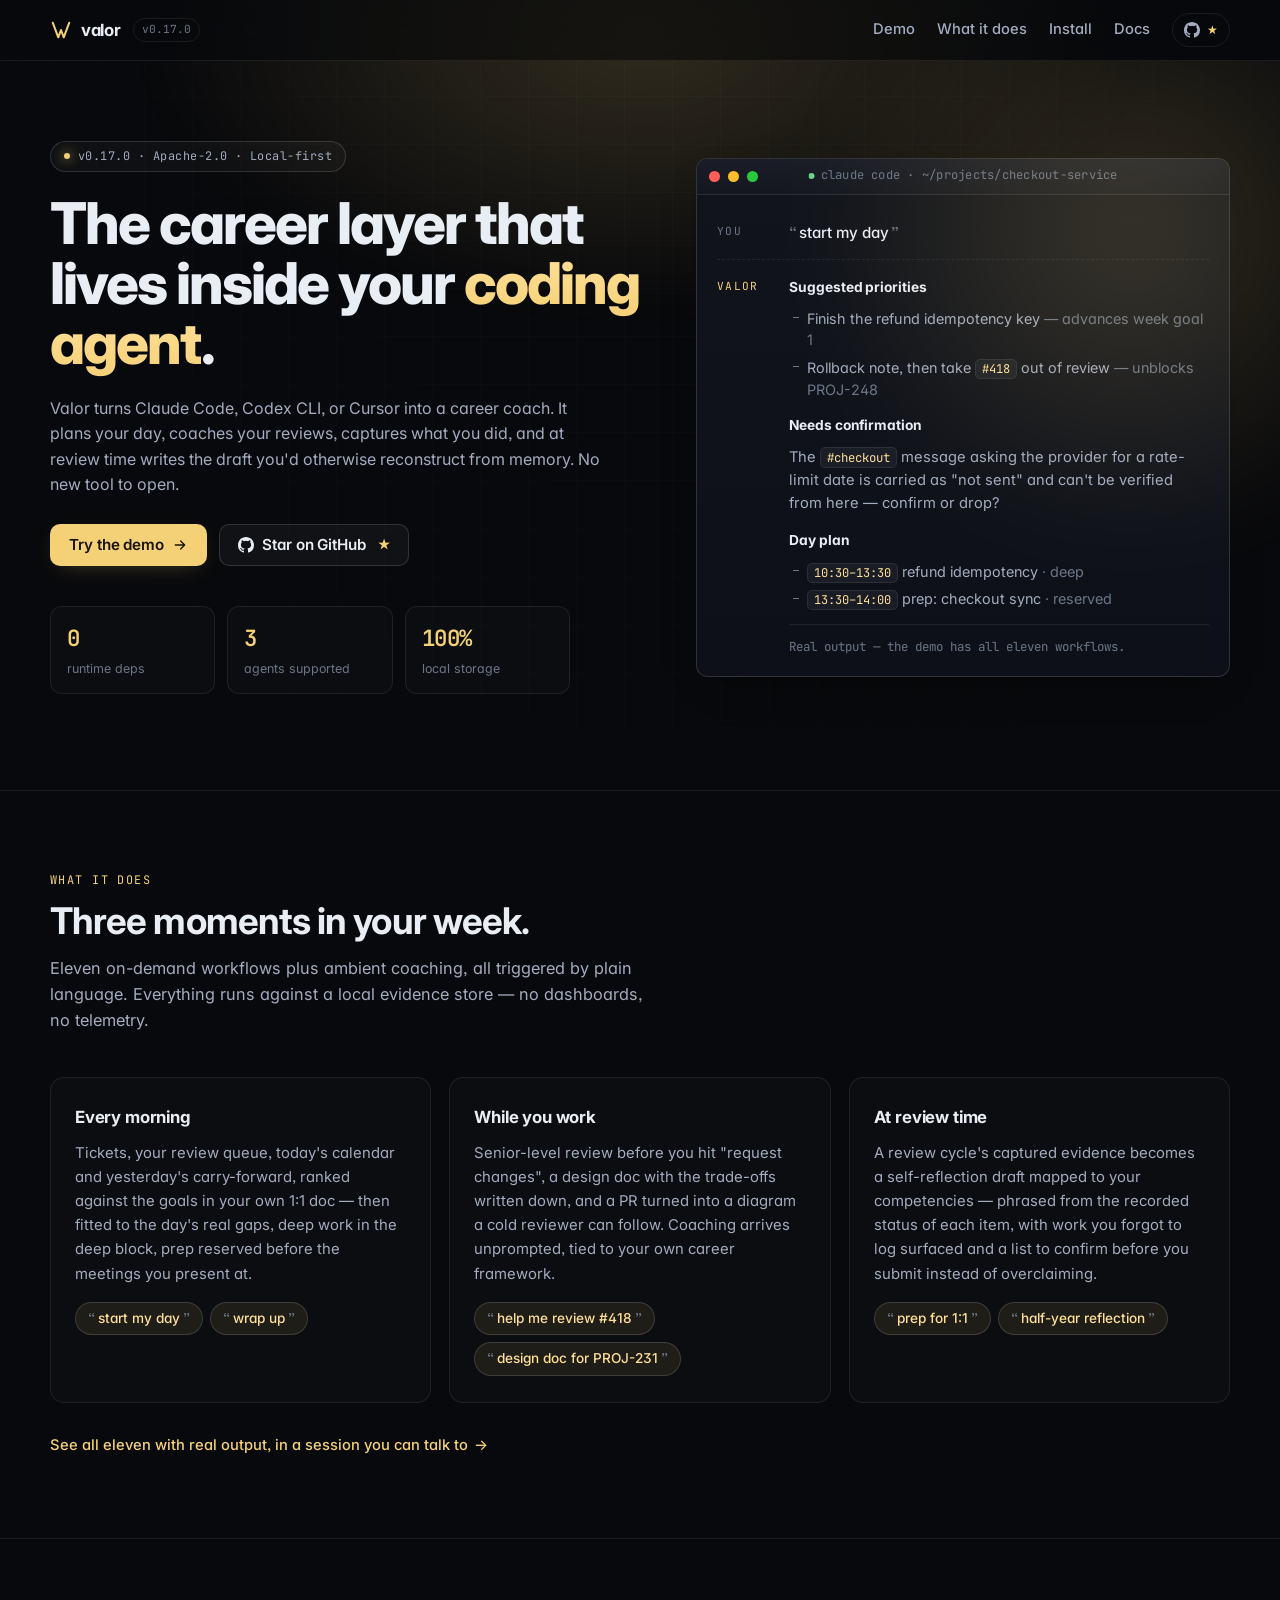
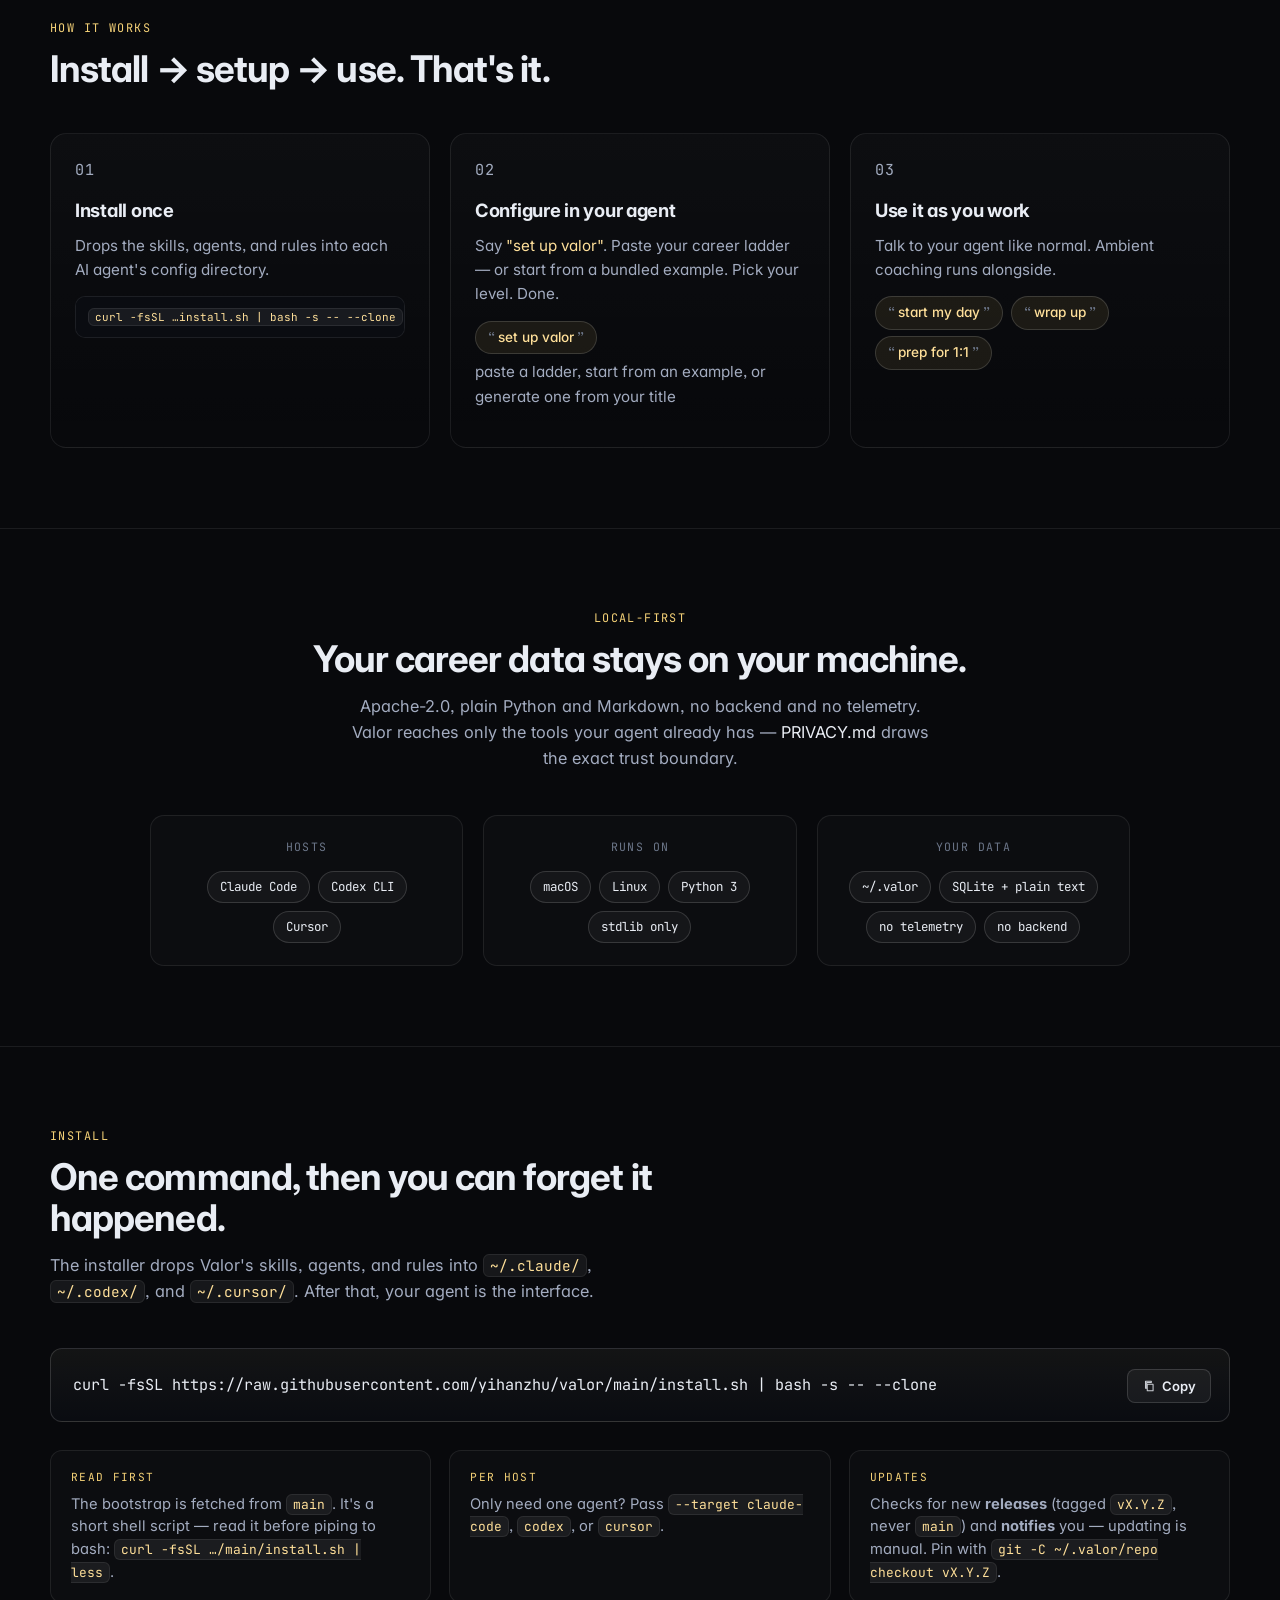
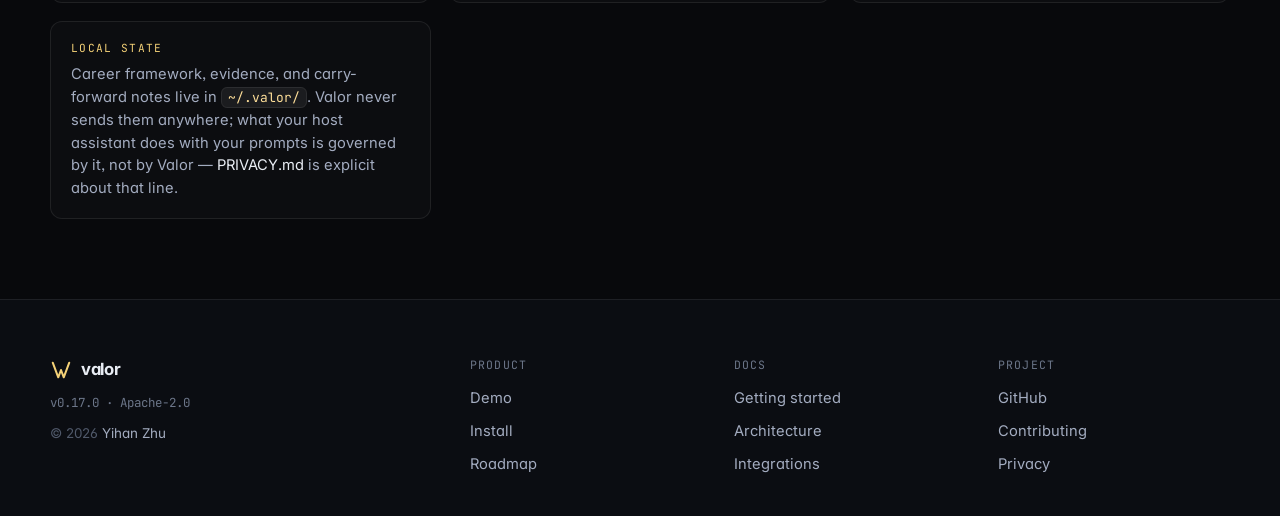
==== website/index.html @ 76accf8b "website: correct four inaccurate claims, and test the rest against their source Audited every factua" ====
<!doctype html>
<html lang="en">
  <head>
    <meta charset="utf-8">
    <meta name="viewport" content="width=device-width, initial-scale=1">
    <title>Valor — the career layer for developers</title>
    <meta name="description" content="Valor is a local-first career coach that lives inside Claude Code, Codex CLI, and Cursor. Capture evidence, get senior-level coaching, and grow without filling out another HR form.">
    <meta name="theme-color" content="#08090c">
    <link rel="canonical" href="https://valor.sh/">
    <link rel="icon" type="image/svg+xml" href="./favicon.svg">
    <link rel="apple-touch-icon" href="./favicon.svg">
    <link rel="manifest" href="./manifest.webmanifest">

    <meta property="og:type" content="website">
    <meta property="og:title" content="Valor — the career layer for developers">
    <meta property="og:description" content="Local-first career coach inside Claude Code, Codex CLI, and Cursor. Evidence, coaching, growth — no HR forms.">
    <meta property="og:url" content="https://valor.sh/">
    <meta property="og:site_name" content="Valor">
    <meta property="og:image" content="./og.svg">
    <meta property="og:image:width" content="1200">
    <meta property="og:image:height" content="630">
    <meta name="twitter:card" content="summary_large_image">
    <meta name="twitter:title" content="Valor — the career layer for developers">
    <meta name="twitter:description" content="Local-first career coach inside Claude Code, Codex CLI, and Cursor.">
    <meta name="twitter:image" content="./og.svg">

    <link rel="preconnect" href="https://fonts.googleapis.com">
    <link rel="preconnect" href="https://fonts.gstatic.com" crossorigin>
    <link rel="stylesheet" href="https://fonts.googleapis.com/css2?family=Inter:wght@400;500;600;700;800&family=JetBrains+Mono:wght@400;500;600&display=swap">
    <link rel="stylesheet" href="./styles.css">
  </head>
  <body>
    <a class="skip-link" href="#main">Skip to content</a>

    <header class="site-header" id="top">
      <div class="container header-row">
        <a class="brand" href="#top" aria-label="Valor home">
          <svg class="brand-mark" viewBox="0 0 24 24" aria-hidden="true">
            <path d="M3 4l6 16 3-8 3 8 6-16" fill="none" stroke="currentColor" stroke-width="2.2" stroke-linecap="round" stroke-linejoin="round"/>
          </svg>
          <span class="brand-text">valor</span>
          <span class="brand-version">v0.17.0</span>
        </a>
        <nav class="site-nav" aria-label="Primary">
          <a href="./demo.html">Demo</a>
          <a href="#does">What it does</a>
          <a href="#install">Install</a>
          <a href="https://github.com/yihanzhu/valor/blob/main/docs/getting-started.md" rel="noreferrer">Docs</a>
          <a class="nav-github" href="https://github.com/yihanzhu/valor" rel="noreferrer" aria-label="GitHub repository">
            <svg viewBox="0 0 16 16" aria-hidden="true" width="16" height="16"><path fill="currentColor" d="M8 0C3.58 0 0 3.58 0 8a8 8 0 005.47 7.59c.4.08.55-.17.55-.38 0-.19-.01-.82-.01-1.49-2.01.37-2.53-.49-2.69-.94-.09-.23-.48-.94-.82-1.13-.28-.15-.68-.52-.01-.53.63-.01 1.08.58 1.23.82.72 1.21 1.87.87 2.33.66.07-.52.28-.87.51-1.07-1.78-.2-3.64-.89-3.64-3.95 0-.87.31-1.59.82-2.15-.08-.2-.36-1.02.08-2.12 0 0 .67-.21 2.2.82a7.42 7.42 0 014 0c1.53-1.04 2.2-.82 2.2-.82.44 1.1.16 1.92.08 2.12.51.56.82 1.27.82 2.15 0 3.07-1.87 3.75-3.65 3.95.29.25.54.73.54 1.48 0 1.07-.01 1.93-.01 2.2 0 .21.15.46.55.38A8.013 8.013 0 0016 8c0-4.42-3.58-8-8-8z"/></svg>
            <span id="gh-stars" class="nav-github-stars" aria-hidden="true">★</span>
          </a>
        </nav>
      </div>
    </header>

    <main id="main">
      <section class="hero">
        <div class="container hero-inner">
          <div class="hero-copy">
            <p class="kicker">
              <span class="kicker-dot" aria-hidden="true"></span>
              v0.17.0 · Apache-2.0 · Local-first
            </p>
            <h1 class="display">
              The career layer that lives inside your
              <span class="accent">coding agent</span>.
            </h1>
            <p class="lede">
              Valor turns Claude Code, Codex CLI, or Cursor into a career coach.
              It plans your day, coaches your reviews, captures what you did, and
              at review time writes the draft you'd otherwise reconstruct from
              memory. No new tool to open.
            </p>

            <div class="hero-actions">
              <a class="btn btn-primary" href="./demo.html">
                Try the demo
                <svg viewBox="0 0 24 24" width="16" height="16" aria-hidden="true"><path fill="none" stroke="currentColor" stroke-width="2" stroke-linecap="round" stroke-linejoin="round" d="M5 12h14M13 6l6 6-6 6"/></svg>
              </a>
              <a class="btn btn-ghost" href="https://github.com/yihanzhu/valor" rel="noreferrer">
                <svg viewBox="0 0 16 16" width="16" height="16" aria-hidden="true"><path fill="currentColor" d="M8 0C3.58 0 0 3.58 0 8a8 8 0 005.47 7.59c.4.08.55-.17.55-.38 0-.19-.01-.82-.01-1.49-2.01.37-2.53-.49-2.69-.94-.09-.23-.48-.94-.82-1.13-.28-.15-.68-.52-.01-.53.63-.01 1.08.58 1.23.82.72 1.21 1.87.87 2.33.66.07-.52.28-.87.51-1.07-1.78-.2-3.64-.89-3.64-3.95 0-.87.31-1.59.82-2.15-.08-.2-.36-1.02.08-2.12 0 0 .67-.21 2.2.82a7.42 7.42 0 014 0c1.53-1.04 2.2-.82 2.2-.82.44 1.1.16 1.92.08 2.12.51.56.82 1.27.82 2.15 0 3.07-1.87 3.75-3.65 3.95.29.25.54.73.54 1.48 0 1.07-.01 1.93-.01 2.2 0 .21.15.46.55.38A8.013 8.013 0 0016 8c0-4.42-3.58-8-8-8z"/></svg>
                <span>Star on GitHub</span>
                <span class="btn-stars" id="gh-stars-btn" aria-hidden="true">★</span>
              </a>
            </div>

            <ul class="hero-meta" aria-label="Quick facts">
              <li><span class="meta-num">0</span><span class="meta-label">runtime deps</span></li>
              <li><span class="meta-num">3</span><span class="meta-label">agents supported</span></li>
              <li><span class="meta-num">100%</span><span class="meta-label">local storage</span></li>
            </ul>
          </div>

          <aside class="hero-side" aria-hidden="true">
            <div class="chat chat-side">
              <div class="chat-head">
                <span class="tl tl-r"></span><span class="tl tl-y"></span><span class="tl tl-g"></span>
                <span class="chat-title"><span class="dot"></span>claude code · ~/projects/checkout-service</span>
              </div>
              <div class="chat-body">
                <div class="chat-user">
                  <span class="chat-role">You</span>
                  <span class="chat-msg">start my day</span>
                </div>
                <div class="chat-agent">
                  <span class="chat-role chat-role-agent">Valor</span>
                  <div class="chat-out">
                    <h4>Suggested priorities</h4>
                    <ul>
                      <li>Finish the refund idempotency key <span style="color:var(--text-dim)">— advances week goal 1</span></li>
                      <li>Rollback note, then take <code>#418</code> out of review <span style="color:var(--text-dim)">— unblocks PROJ-248</span></li>
                    </ul>

                    <h4>Needs confirmation</h4>
                    <p>The <code>#checkout</code> message asking the provider for a rate-limit date is carried as "not sent" and can't be verified from here — confirm or drop?</p>

                    <h4>Day plan</h4>
                    <ul>
                      <li><code>10:30–13:30</code> refund idempotency <span style="color:var(--text-dim)">· deep</span></li>
                      <li><code>13:30–14:00</code> prep: checkout sync <span style="color:var(--text-dim)">· reserved</span></li>
                    </ul>

                    <p class="footnote">Real output — the demo has all eleven workflows.</p>
                  </div>
                </div>
              </div>
            </div>
          </aside>
        </div>
        <div class="hero-glow" aria-hidden="true"></div>
      </section>

      <section class="band" id="does" aria-labelledby="does-h">
        <div class="container">
          <header class="band-head">
            <p class="eyebrow">What it does</p>
            <h2 id="does-h">Three moments in your week.</h2>
            <p class="band-lede">
              Eleven on-demand workflows plus ambient coaching, all triggered by
              plain language. Everything runs against a local evidence store —
              no dashboards, no telemetry.
            </p>
          </header>

          <div class="does-grid">
            <div class="does-card">
              <h3>Every morning</h3>
              <p>
                Tickets, your review queue, today's calendar and yesterday's
                carry-forward, ranked against the goals in your own 1:1 doc — then
                fitted to the day's real gaps, deep work in the deep block, prep
                reserved before the meetings you present at.
              </p>
              <div class="does-phrases">
                <span class="rail-phrase-pill">start my day</span>
                <span class="rail-phrase-pill">wrap up</span>
              </div>
            </div>

            <div class="does-card">
              <h3>While you work</h3>
              <p>
                Senior-level review before you hit "request changes", a design doc
                with the trade-offs written down, and a PR turned into a diagram a
                cold reviewer can follow. Coaching arrives unprompted, tied to your
                own career framework.
              </p>
              <div class="does-phrases">
                <span class="rail-phrase-pill">help me review #418</span>
                <span class="rail-phrase-pill">design doc for PROJ-231</span>
              </div>
            </div>

            <div class="does-card">
              <h3>At review time</h3>
              <p>
                A review cycle's captured evidence becomes a self-reflection draft
                mapped to your competencies — phrased from the recorded status of
                each item, with work you forgot to log surfaced and a list to
                confirm before you submit instead of overclaiming.
              </p>
              <div class="does-phrases">
                <span class="rail-phrase-pill">prep for 1:1</span>
                <span class="rail-phrase-pill">half-year reflection</span>
              </div>
            </div>
          </div>

          <p class="band-lede" style="margin-top:28px">
            <a class="link-arrow" href="./demo.html">See all eleven with real output, in a session you can talk to <span aria-hidden="true">→</span></a>
          </p>
        </div>
      </section>

      <section class="band band-workflow" id="workflow" aria-labelledby="workflow-h">
        <div class="container">
          <header class="band-head">
            <p class="eyebrow">How it works</p>
            <h2 id="workflow-h">Install → setup → use. That's it.</h2>
          </header>

          <ol class="rail">
            <li class="rail-step">
              <p class="rail-num">01</p>
              <h3>Install once</h3>
              <p>Drops the skills, agents, and rules into each AI agent's config directory.</p>
              <div class="rail-install">
                <code>curl -fsSL …install.sh | bash -s -- --clone</code>
              </div>
            </li>
            <li class="rail-step">
              <p class="rail-num">02</p>
              <h3>Configure in your agent</h3>
              <p>Say <em>"set up valor"</em>. Paste your career ladder — or start from a bundled example. Pick your level. Done.</p>
              <div class="rail-slash">
                <span class="rail-phrase-pill">set up valor</span>
                <p class="rail-slash-note">paste a ladder, start from an example, or generate one from your title</p>
              </div>
            </li>
            <li class="rail-step">
              <p class="rail-num">03</p>
              <h3>Use it as you work</h3>
              <p>Talk to your agent like normal. Ambient coaching runs alongside.</p>
              <div class="rail-slash">
                <span class="rail-phrase-pill">start my day</span>
                <span class="rail-phrase-pill">wrap up</span>
                <span class="rail-phrase-pill">prep for 1:1</span>
              </div>
            </li>
          </ol>
        </div>
      </section>

      <section class="band" aria-labelledby="local-h">
        <div class="container">
          <header class="band-head band-head-center">
            <p class="eyebrow">Local-first</p>
            <h2 id="local-h">Your career data stays on your machine.</h2>
            <p class="band-lede">
              Apache-2.0, plain Python and Markdown, no backend and no telemetry.
              Valor reaches only the tools your agent already has —
              <a href="https://github.com/yihanzhu/valor/blob/main/PRIVACY.md" rel="noreferrer">PRIVACY.md</a>
              draws the exact trust boundary.
            </p>
          </header>

          <div class="compat-grid">
            <div class="compat-group">
              <p class="compat-label">Hosts</p>
              <div class="badges">
                <span class="chip">Claude Code</span>
                <span class="chip">Codex CLI</span>
                <span class="chip">Cursor</span>
              </div>
            </div>
            <div class="compat-group">
              <p class="compat-label">Runs on</p>
              <div class="badges">
                <span class="chip">macOS</span>
                <span class="chip">Linux</span>
                <span class="chip">Python 3</span>
                <span class="chip">stdlib only</span>
              </div>
            </div>
            <div class="compat-group">
              <p class="compat-label">Your data</p>
              <div class="badges">
                <span class="chip">~/.valor</span>
                <span class="chip">SQLite + plain text</span>
                <span class="chip">no telemetry</span>
                <span class="chip">no backend</span>
              </div>
            </div>
          </div>
        </div>
      </section>

      <section class="band band-setup" id="install" aria-labelledby="setup-h">
        <div class="container">
          <header class="band-head">
            <p class="eyebrow">Install</p>
            <h2 id="setup-h">One command, then you can forget it happened.</h2>
            <p class="band-lede">
              The installer drops Valor's skills, agents, and rules into
              <code>~/.claude/</code>, <code>~/.codex/</code>, and
              <code>~/.cursor/</code>. After that, your agent is the interface.
            </p>
          </header>

          <div class="install-card install-card-lg" data-install="setup">
            <code class="install-cmd" data-install-source>curl -fsSL https://raw.githubusercontent.com/yihanzhu/valor/main/install.sh | bash -s -- --clone</code>
            <button class="install-copy" type="button" data-copy-install="setup" aria-label="Copy install command">
              <svg viewBox="0 0 24 24" width="14" height="14" aria-hidden="true"><path fill="none" stroke="currentColor" stroke-width="1.8" stroke-linecap="round" stroke-linejoin="round" d="M9 9h10v11H9zM6 4h10v2H8v10H6z"/></svg>
              <span class="install-copy-label">Copy</span>
            </button>
          </div>

          <ul class="setup-notes">
            <li>
              <span class="setup-note-label">Read first</span>
              The bootstrap is fetched from <code>main</code>. It's a short shell
              script — read it before piping to bash:
              <code>curl -fsSL …/main/install.sh | less</code>.
            </li>
            <li>
              <span class="setup-note-label">Per host</span>
              Only need one agent? Pass <code>--target claude-code</code>,
              <code>codex</code>, or <code>cursor</code>.
            </li>
            <li>
              <span class="setup-note-label">Updates</span>
              Checks for new <strong>releases</strong> (tagged <code>vX.Y.Z</code>,
              never <code>main</code>) and <strong>notifies</strong> you — updating
              is manual. Pin with
              <code>git -C ~/.valor/repo checkout vX.Y.Z</code>.
            </li>
            <li>
              <span class="setup-note-label">Local state</span>
              Career framework, evidence, and carry-forward notes live in
              <code>~/.valor/</code>. Valor never sends them anywhere; what your
              host assistant does with your prompts is governed by it, not by
              Valor — <a href="https://github.com/yihanzhu/valor/blob/main/PRIVACY.md" rel="noreferrer">PRIVACY.md</a>
              is explicit about that line.
            </li>
          </ul>
        </div>
      </section>
    </main>

    <footer class="site-footer">
      <div class="container footer-row">
        <div class="footer-brand">
          <span class="brand">
            <svg class="brand-mark" viewBox="0 0 24 24" aria-hidden="true"><path d="M3 4l6 16 3-8 3 8 6-16" fill="none" stroke="currentColor" stroke-width="2.2" stroke-linecap="round" stroke-linejoin="round"/></svg>
            <span class="brand-text">valor</span>
          </span>
          <p class="footer-version">v0.17.0 · Apache-2.0</p>
          <p class="footer-copy">© <span id="year">2026</span> <a href="https://yihanzhu.com" rel="noreferrer">Yihan Zhu</a></p>
        </div>
        <div class="footer-cols">
          <div class="footer-col">
            <p class="footer-head">Product</p>
            <a href="./demo.html">Demo</a>
            <a href="#install">Install</a>
            <a href="https://github.com/yihanzhu/valor/blob/main/ROADMAP.md" rel="noreferrer">Roadmap</a>
          </div>
          <div class="footer-col">
            <p class="footer-head">Docs</p>
            <a href="https://github.com/yihanzhu/valor/blob/main/docs/getting-started.md" rel="noreferrer">Getting started</a>
            <a href="https://github.com/yihanzhu/valor/blob/main/docs/architecture.md" rel="noreferrer">Architecture</a>
            <a href="https://github.com/yihanzhu/valor/blob/main/docs/integrations.md" rel="noreferrer">Integrations</a>
          </div>
          <div class="footer-col">
            <p class="footer-head">Project</p>
            <a href="https://github.com/yihanzhu/valor" rel="noreferrer">GitHub</a>
            <a href="https://github.com/yihanzhu/valor/blob/main/CONTRIBUTING.md" rel="noreferrer">Contributing</a>
            <a href="https://github.com/yihanzhu/valor/blob/main/PRIVACY.md" rel="noreferrer">Privacy</a>
          </div>
        </div>
      </div>
    </footer>

    <script>
      document.querySelectorAll("[data-copy-install]").forEach((btn) => {
        btn.addEventListener("click", async () => {
          const card = document.querySelector(`[data-install="${btn.dataset.copyInstall}"]`);
          const source = card && card.querySelector("[data-install-source]");
          if (!source) return;
          const label = btn.querySelector(".install-copy-label");
          const original = label ? label.textContent : null;
          try {
            await navigator.clipboard.writeText(source.innerText.trim());
            btn.classList.add("is-copied");
            if (label) label.textContent = "Copied";
          } catch {
            btn.classList.add("is-failed");
            if (label) label.textContent = "Failed";
          }
          setTimeout(() => {
            btn.classList.remove("is-copied", "is-failed");
            if (label && original) label.textContent = original;
          }, 1600);
        });
      });

      document.getElementById("year").textContent = new Date().getFullYear();

      // Star count, best-effort and quiet on failure.
      (async () => {
        try {
          const r = await fetch("https://api.github.com/repos/yihanzhu/valor", { headers: { Accept: "application/vnd.github+json" } });
          if (!r.ok) return;
          const data = await r.json();
          if (typeof data.stargazers_count !== "number") return;
          const fmt = (n) => (n >= 1000 ? (n / 1000).toFixed(1) + "k" : String(n));
          const header = document.getElementById("gh-stars");
          if (header) header.textContent = "★ " + fmt(data.stargazers_count);
          const btn = document.getElementById("gh-stars-btn");
          if (btn) btn.textContent = fmt(data.stargazers_count);
        } catch {}
      })();
    </script>
  </body>
</html>
---- website/styles.css ----
/* ============================================================
   Valor — design tokens
   ============================================================ */
:root {
  /* surfaces */
  --bg:           #08090c;
  --bg-2:         #0b0d12;
  --surface:      #11141b;
  --surface-2:    #161a23;
  --code-bg:      #0a0c11;
  --code-bg-2:    #0d1019;
  --line:         rgba(255, 255, 255, 0.08);
  --line-2:       rgba(255, 255, 255, 0.14);
  --line-strong:  rgba(255, 255, 255, 0.22);

  /* type */
  --text:         #e9edf4;
  --text-soft:    #a3acc0;
  --text-dim:     #6c7689;
  --text-faint:   #50596a;

  /* accent — keeps Valor's existing gold, brightened a touch */
  --accent:        #f4d177;
  --accent-bright: #ffe09a;
  --accent-dim:    #c89c4c;
  --accent-glow:   rgba(244, 209, 119, 0.32);

  /* secondary */
  --azure:        #7ab2ff;
  --azure-dim:    #2d4a7d;

  /* semantic */
  --ok:           #6ad48c;
  --warn:         #f0c674;
  --err:          #ff6b6b;

  /* layout */
  --radius-sm: 8px;
  --radius:    14px;
  --radius-lg: 20px;
  --radius-xl: 28px;
  --container: 1180px;
  --shadow-lg: 0 30px 60px -20px rgba(0, 0, 0, 0.55), 0 12px 28px -12px rgba(0, 0, 0, 0.45);

  /* fonts */
  --font-sans: "Inter", system-ui, -apple-system, "Segoe UI", Roboto, "Helvetica Neue", sans-serif;
  --font-mono: "JetBrains Mono", ui-monospace, "SF Mono", Menlo, Consolas, monospace;
}

* { box-sizing: border-box; }

html {
  scroll-behavior: smooth;
  -webkit-text-size-adjust: 100%;
}

body {
  margin: 0;
  background: var(--bg);
  color: var(--text);
  font-family: var(--font-sans);
  font-size: 16px;
  line-height: 1.6;
  font-feature-settings: "cv11", "ss01", "ss03";
  -webkit-font-smoothing: antialiased;
  text-rendering: optimizeLegibility;
}

html { overflow-x: hidden; }

/* faint grid + radial glow on the page */
body::before {
  content: "";
  position: fixed;
  inset: 0;
  pointer-events: none;
  z-index: 0;
  background:
    linear-gradient(rgba(255, 255, 255, 0.022) 1px, transparent 1px),
    linear-gradient(90deg, rgba(255, 255, 255, 0.022) 1px, transparent 1px);
  background-size: 48px 48px;
  mask-image: radial-gradient(ellipse at 50% 0%, rgba(0,0,0,0.9) 0%, rgba(0,0,0,0.45) 55%, transparent 90%);
}
body::after {
  content: "";
  position: fixed;
  top: -260px;
  left: 50%;
  transform: translateX(-50%);
  width: 1100px;
  height: 600px;
  pointer-events: none;
  z-index: 0;
  background: radial-gradient(ellipse at center, var(--accent-glow), transparent 65%);
  filter: blur(20px);
  opacity: 0.55;
}

main, header, footer, section { position: relative; z-index: 1; }

a { color: var(--text); text-decoration: none; }
a:hover { color: var(--accent-bright); }

code, pre, kbd, samp {
  font-family: var(--font-mono);
  font-feature-settings: "calt" 0;
}

p code, li code {
  padding: 1px 6px;
  border-radius: 6px;
  background: rgba(255, 255, 255, 0.06);
  border: 1px solid var(--line);
  font-size: 0.88em;
  color: var(--accent-bright);
}

em { font-style: normal; color: var(--accent-bright); }

.container {
  width: min(100% - 40px, var(--container));
  margin: 0 auto;
}

.skip-link {
  position: absolute;
  left: -9999px;
  top: 0;
}
.skip-link:focus { left: 16px; top: 16px; background: var(--surface); padding: 8px 12px; border-radius: 8px; z-index: 100; }

/* ============================================================
   Header — glassmorphic sticky
   ============================================================ */
.site-header {
  position: sticky;
  top: 0;
  z-index: 50;
  background: rgba(8, 9, 12, 0.62);
  backdrop-filter: saturate(140%) blur(14px);
  -webkit-backdrop-filter: saturate(140%) blur(14px);
  border-bottom: 1px solid var(--line);
}
.header-row {
  display: flex;
  align-items: center;
  justify-content: space-between;
  height: 60px;
  gap: 16px;
}
.brand {
  display: inline-flex;
  align-items: center;
  gap: 9px;
  color: var(--text);
}
.brand-mark {
  width: 22px;
  height: 22px;
  color: var(--accent);
  flex-shrink: 0;
}
.brand-text {
  font-weight: 700;
  font-size: 1.05rem;
  letter-spacing: -0.02em;
}
.brand-version {
  font-family: var(--font-mono);
  font-size: 0.7rem;
  color: var(--text-dim);
  padding: 2px 8px;
  border: 1px solid var(--line);
  border-radius: 999px;
  margin-left: 4px;
}
.site-nav {
  display: flex;
  align-items: center;
  gap: 22px;
}
.site-nav a {
  font-size: 0.92rem;
  color: var(--text-soft);
  font-weight: 500;
}
.site-nav a:hover { color: var(--text); }
.nav-github {
  display: inline-flex;
  align-items: center;
  gap: 7px;
  padding: 6px 11px;
  border: 1px solid var(--line);
  border-radius: 999px;
  color: var(--text-soft);
}
.nav-github:hover { color: var(--text); border-color: var(--line-2); background: rgba(255,255,255,0.03); }
.nav-github-stars {
  font-family: var(--font-mono);
  font-size: 0.78rem;
  color: var(--accent);
}

/* ============================================================
   Buttons
   ============================================================ */
.btn {
  display: inline-flex;
  align-items: center;
  gap: 8px;
  height: 42px;
  padding: 0 18px;
  border-radius: 10px;
  font-weight: 600;
  font-size: 0.95rem;
  letter-spacing: -0.005em;
  transition: transform 120ms ease, background 120ms ease, border-color 120ms ease, box-shadow 120ms ease;
  border: 1px solid transparent;
  cursor: pointer;
}
.btn:hover { transform: translateY(-1px); }
.btn:active { transform: translateY(0); }

.btn-primary {
  background: var(--accent);
  color: #1a1306;
  box-shadow: 0 6px 24px -10px var(--accent-glow);
}
.btn-primary:hover { background: var(--accent-bright); color: #1a1306; box-shadow: 0 10px 30px -8px var(--accent-glow); }

.btn-ghost {
  background: rgba(255, 255, 255, 0.04);
  color: var(--text);
  border-color: var(--line-2);
}
.btn-ghost:hover { background: rgba(255, 255, 255, 0.07); border-color: var(--line-strong); color: var(--text); }
.btn-stars {
  margin-left: 4px;
  font-family: var(--font-mono);
  font-size: 0.82rem;
  color: var(--accent);
}

/* ============================================================
   Hero
   ============================================================ */
.hero {
  padding: 80px 0 96px;
  overflow: hidden;
}
.hero-inner {
  display: grid;
  grid-template-columns: minmax(0, 1.05fr) minmax(0, 0.95fr);
  gap: 56px;
  align-items: center;
}
.hero-copy { display: flex; flex-direction: column; gap: 22px; min-width: 0; }

.kicker {
  display: inline-flex;
  align-items: center;
  gap: 8px;
  align-self: flex-start;
  margin: 0;
  padding: 5px 13px;
  border: 1px solid var(--line-2);
  border-radius: 999px;
  background: rgba(255, 255, 255, 0.03);
  color: var(--text-soft);
  font-family: var(--font-mono);
  font-size: 0.74rem;
  letter-spacing: 0.04em;
}
.kicker-dot {
  width: 6px;
  height: 6px;
  border-radius: 999px;
  background: var(--accent);
  box-shadow: 0 0 12px var(--accent);
}

.display {
  margin: 0;
  font-family: var(--font-sans);
  font-weight: 800;
  font-size: clamp(2.1rem, 5.4vw, 3.6rem);
  line-height: 1.04;
  letter-spacing: -0.035em;
  color: var(--text);
}
.display .accent {
  color: var(--accent);
  background: linear-gradient(180deg, var(--accent-bright), var(--accent));
  -webkit-background-clip: text;
  background-clip: text;
  -webkit-text-fill-color: transparent;
}

.lede {
  margin: 0;
  font-size: clamp(1rem, 1.1vw, 1.15rem);
  line-height: 1.6;
  color: var(--text-soft);
  max-width: 56ch;
}

.hero-install {
  grid-column: 1 / -1;
  margin-top: 8px;
}

.hero-actions {
  display: flex;
  flex-wrap: wrap;
  gap: 12px;
  margin-top: 4px;
}

.hero-meta {
  list-style: none;
  padding: 0;
  margin: 18px 0 0;
  display: grid;
  grid-template-columns: repeat(3, 1fr);
  gap: 12px;
  max-width: 520px;
}
.hero-meta li {
  display: flex;
  flex-direction: column;
  gap: 2px;
  padding: 14px 16px;
  border: 1px solid var(--line);
  border-radius: 12px;
  background: rgba(255,255,255,0.02);
}
.meta-num {
  font-family: var(--font-mono);
  font-weight: 600;
  font-size: 1.4rem;
  color: var(--accent);
  letter-spacing: -0.02em;
}
.meta-label {
  font-size: 0.78rem;
  color: var(--text-dim);
}

.hero-side { min-width: 0; }
.term-side { box-shadow: var(--shadow-lg); }
.term-side .term-body { max-height: 460px; }

.hero-glow {
  position: absolute;
  top: -180px;
  right: -200px;
  width: 700px;
  height: 700px;
  pointer-events: none;
  background: radial-gradient(circle, var(--accent-glow), transparent 65%);
  filter: blur(40px);
  opacity: 0.55;
  z-index: 0;
}

/* ============================================================
   Terminal frame component
   ============================================================ */
.term {
  position: relative;
  border: 1px solid var(--line-2);
  border-radius: 12px;
  background: var(--code-bg);
  overflow: hidden;
  box-shadow: 0 10px 30px -16px rgba(0,0,0,0.6);
}
.term-head {
  display: flex;
  align-items: center;
  gap: 8px;
  height: 36px;
  padding: 0 12px;
  background: linear-gradient(180deg, #1a1d27, #14171f);
  border-bottom: 1px solid var(--line);
  position: relative;
}
.tl {
  width: 11px;
  height: 11px;
  border-radius: 999px;
  flex-shrink: 0;
}
.tl-r { background: #ff5f56; }
.tl-y { background: #ffbd2e; }
.tl-g { background: #27c93f; }
.term-title {
  position: absolute;
  left: 50%;
  transform: translateX(-50%);
  font-family: var(--font-mono);
  font-size: 0.78rem;
  color: var(--text-dim);
  letter-spacing: 0.02em;
  white-space: nowrap;
  max-width: 60%;
  overflow: hidden;
  text-overflow: ellipsis;
}
.term-copy {
  position: relative;
  z-index: 1;
  margin-left: auto;
  display: inline-flex;
  align-items: center;
  gap: 5px;
  height: 24px;
  padding: 0 9px;
  border: 1px solid var(--line);
  border-radius: 6px;
  background: rgba(255, 255, 255, 0.04);
  color: var(--text-soft);
  font-family: var(--font-mono);
  font-size: 0.72rem;
  cursor: pointer;
  transition: background 120ms ease, color 120ms ease, border-color 120ms ease;
}
.term-copy:hover { background: rgba(255,255,255,0.08); color: var(--text); border-color: var(--line-2); }
.term-copy.is-copied { color: var(--ok); border-color: rgba(106, 212, 140, 0.4); }
.term-copy.is-failed { color: var(--err); border-color: rgba(255, 107, 107, 0.4); }
.term-copy svg { opacity: 0.7; }

.term-body {
  margin: 0;
  padding: 18px 20px;
  font-family: var(--font-mono);
  font-size: 0.86rem;
  line-height: 1.65;
  color: var(--text);
  background:
    radial-gradient(circle at 0% 0%, rgba(244, 209, 119, 0.04), transparent 40%),
    var(--code-bg);
  overflow-x: auto;
  white-space: pre;
  scrollbar-width: thin;
  scrollbar-color: var(--line-2) transparent;
}
.term-body::-webkit-scrollbar { height: 6px; }
.term-body::-webkit-scrollbar-thumb { background: var(--line-2); border-radius: 999px; }

.term-compact .term-body { padding: 14px 18px; font-size: 0.88rem; white-space: pre-wrap; word-break: break-word; }

/* ============================================================
   Install card — minimal, non-CLI-feeling install snippet.
   Used for one-time setup commands. No mac chrome, no $ prompt.
   ============================================================ */
.install-label {
  margin: 0 0 8px;
  font-family: var(--font-mono);
  text-transform: uppercase;
  letter-spacing: 0.12em;
  font-size: 0.7rem;
  color: var(--text-dim);
}
.install-card {
  display: flex;
  align-items: center;
  gap: 14px;
  padding: 12px 12px 12px 18px;
  border: 1px solid var(--line-2);
  border-radius: 12px;
  background:
    linear-gradient(180deg, rgba(244, 209, 119, 0.04), rgba(244, 209, 119, 0)),
    var(--code-bg);
  min-width: 0;
  max-width: 100%;
}
.install-card .install-cmd {
  display: block;
  flex: 1 1 auto;
  min-width: 0;
  margin: 0;
  padding: 4px 0;
  font-family: var(--font-mono);
  font-size: 0.92rem;
  line-height: 1.55;
  color: var(--text);
  white-space: nowrap;
  overflow-x: auto;
  scrollbar-width: thin;
  scrollbar-color: var(--line-2) transparent;
}
.install-card .install-cmd::-webkit-scrollbar { height: 4px; }
.install-card .install-cmd::-webkit-scrollbar-thumb { background: var(--line-2); border-radius: 999px; }
.install-card-lg {
  padding: 18px 18px 18px 22px;
}
.install-card-lg .install-cmd { font-size: 0.95rem; }
.install-copy {
  flex-shrink: 0;
  display: inline-flex;
  align-items: center;
  gap: 6px;
  height: 34px;
  padding: 0 14px;
  margin-top: 2px;
  border: 1px solid var(--line-2);
  border-radius: 8px;
  background: rgba(255, 255, 255, 0.05);
  color: var(--text);
  font-family: var(--font-sans);
  font-size: 0.82rem;
  font-weight: 600;
  cursor: pointer;
  transition: background 120ms ease, color 120ms ease, border-color 120ms ease;
}
.install-copy:hover { background: var(--accent); color: #1a1306; border-color: var(--accent); }
.install-copy.is-copied { background: var(--ok); color: #0a1a10; border-color: var(--ok); }
.install-copy.is-failed { background: var(--err); color: #2a0a0a; border-color: var(--err); }
.install-copy svg { opacity: 0.85; }

.setup-notes {
  list-style: none;
  padding: 0;
  margin: 28px 0 0;
  display: grid;
  grid-template-columns: repeat(3, minmax(0, 1fr));
  gap: 18px;
}
.setup-notes li {
  padding: 18px 20px;
  border: 1px solid var(--line);
  border-radius: 12px;
  background: rgba(255, 255, 255, 0.02);
  color: var(--text-soft);
  font-size: 0.92rem;
  line-height: 1.55;
}
.setup-note-label {
  display: block;
  margin-bottom: 6px;
  font-family: var(--font-mono);
  text-transform: uppercase;
  letter-spacing: 0.12em;
  font-size: 0.7rem;
  color: var(--accent);
}

.rail-install {
  padding: 10px 12px;
  border: 1px solid var(--line);
  border-radius: 10px;
  background: var(--code-bg);
  font-family: var(--font-mono);
  font-size: 0.78rem;
  color: var(--text);
  overflow-x: auto;
  white-space: nowrap;
  scrollbar-width: thin;
  scrollbar-color: var(--line-2) transparent;
}
.rail-install::-webkit-scrollbar { height: 4px; }
.rail-install::-webkit-scrollbar-thumb { background: var(--line-2); border-radius: 999px; }

.cta-lede {
  margin: 0 0 28px;
  color: var(--text-soft);
  font-size: 1.02rem;
}
.cta-install { max-width: 680px; margin: 0 auto 28px; text-align: left; }

/* syntax tokens — pre-rendered, no runtime highlighter */
.term-body .prompt   { color: var(--accent); user-select: none; }
.term-body .cmd      { color: #ffffff; font-weight: 500; }
.term-body .flag     { color: var(--azure); }
.term-body .arg      { color: var(--text); }
.term-body .str      { color: #a0e0b0; }
.term-body .num      { color: var(--accent-bright); }
.term-body .op       { color: var(--text-dim); }
.term-body .comment  { color: var(--text-dim); font-style: italic; }
.term-body .out      { color: var(--text-soft); }
.term-body .out-key  { color: var(--text); font-weight: 600; }
.term-body .out-ok   { color: var(--ok); }
.term-body .out-warn { color: var(--warn); }
.term-body .out-err  { color: var(--err); }
.term-body .dim      { color: var(--text-dim); }
.term-body .bar      { color: var(--accent); letter-spacing: -0.06em; }
.term-body .accent-text { color: var(--accent-bright); }

/* ============================================================
   Chat frame — for in-agent conversation examples
   Same window chrome as .term, but the body renders as a
   chat thread (user message + agent reply in markdown style).
   ============================================================ */
.chat {
  position: relative;
  border: 1px solid var(--line-2);
  border-radius: 12px;
  background: linear-gradient(180deg, #11141b, #0d1019);
  overflow: hidden;
  box-shadow: 0 14px 36px -20px rgba(0,0,0,0.65);
}
.chat-head {
  display: flex;
  align-items: center;
  gap: 8px;
  height: 36px;
  padding: 0 12px;
  background: linear-gradient(180deg, #1a1d27, #14171f);
  border-bottom: 1px solid var(--line);
  position: relative;
}
.chat-title {
  position: absolute;
  left: 50%;
  transform: translateX(-50%);
  font-family: var(--font-mono);
  font-size: 0.76rem;
  color: var(--text-dim);
  letter-spacing: 0.02em;
  white-space: nowrap;
  max-width: 70%;
  overflow: hidden;
  text-overflow: ellipsis;
}
.chat-title .dot {
  display: inline-block;
  width: 6px;
  height: 6px;
  border-radius: 999px;
  background: var(--ok);
  margin-right: 6px;
  vertical-align: middle;
}
.chat-body {
  padding: 16px 20px 20px;
  font-family: var(--font-sans);
  font-size: 0.92rem;
  line-height: 1.6;
  color: var(--text);
}
.chat-user,
.chat-agent {
  display: grid;
  grid-template-columns: 60px minmax(0, 1fr);
  gap: 12px;
  align-items: flex-start;
}
.chat-user {
  padding: 10px 0 14px;
  border-bottom: 1px dashed var(--line);
}
.chat-agent {
  padding-top: 16px;
}
.chat-role {
  font-family: var(--font-mono);
  font-size: 0.7rem;
  text-transform: uppercase;
  letter-spacing: 0.12em;
  color: var(--text-dim);
  padding-top: 2px;
  user-select: none;
}
.chat-role-agent { color: var(--accent); }
.chat-msg {
  font-family: var(--font-sans);
  font-size: 0.95rem;
  font-weight: 500;
  color: var(--text);
}
.chat-msg::before {
  content: "“";
  color: var(--text-dim);
  margin-right: 2px;
}
.chat-msg::after {
  content: "”";
  color: var(--text-dim);
  margin-left: 2px;
}
.chat-out > * { margin: 0; }
.chat-out > * + * { margin-top: 10px; }
.chat-out h4 {
  font-family: var(--font-sans);
  font-size: 0.86rem;
  font-weight: 700;
  letter-spacing: -0.005em;
  color: var(--text);
  margin-top: 14px;
}
.chat-out h4:first-child { margin-top: 0; }
.chat-out p {
  color: var(--text-soft);
  font-size: 0.92rem;
  line-height: 1.55;
}
.chat-out ul {
  padding: 0;
  list-style: none;
  display: grid;
  gap: 6px;
}
.chat-out li {
  position: relative;
  padding-left: 18px;
  color: var(--text-soft);
  font-size: 0.9rem;
  line-height: 1.5;
}
.chat-out li::before {
  content: "";
  position: absolute;
  left: 4px;
  top: 0.65em;
  width: 6px;
  height: 1px;
  background: var(--text-dim);
}
.chat-out code {
  font-family: var(--font-mono);
  font-size: 0.84em;
  padding: 1px 6px;
  border-radius: 5px;
  background: rgba(255, 255, 255, 0.05);
  border: 1px solid var(--line);
  color: var(--accent-bright);
}
.chat-out .ok   { color: var(--ok); font-weight: 600; }
.chat-out .warn { color: var(--warn); font-weight: 600; }
.chat-out .err  { color: var(--err); font-weight: 600; }
.chat-out .accent-text { color: var(--accent-bright); font-style: italic; }
.chat-out .footnote {
  margin-top: 14px;
  padding-top: 12px;
  border-top: 1px solid var(--line);
  font-family: var(--font-mono);
  font-size: 0.78rem;
  color: var(--text-dim);
}

/* ============================================================
   Bands (sections)
   ============================================================ */
.band {
  padding: 80px 0;
  border-top: 1px solid var(--line);
}
.band:first-of-type { border-top: none; }

.band-head {
  margin: 0 0 44px;
  max-width: 720px;
}
.band-head-center {
  margin-left: auto;
  margin-right: auto;
  text-align: center;
}
.eyebrow {
  margin: 0 0 10px;
  font-family: var(--font-mono);
  text-transform: uppercase;
  letter-spacing: 0.12em;
  font-size: 0.74rem;
  color: var(--accent);
}
.band-head h2 {
  margin: 0;
  font-weight: 700;
  font-size: clamp(1.6rem, 3vw, 2.3rem);
  line-height: 1.12;
  letter-spacing: -0.025em;
  color: var(--text);
}
.band-lede {
  margin: 14px 0 0;
  color: var(--text-soft);
  font-size: 1.02rem;
  max-width: 60ch;
}
.band-head-center .band-lede { margin-left: auto; margin-right: auto; }

/* ============================================================
   Install tabs
   ============================================================ */
.tabs { max-width: 880px; }
.tab-buttons {
  display: inline-flex;
  flex-wrap: wrap;
  gap: 4px;
  padding: 4px;
  border: 1px solid var(--line);
  border-radius: 10px;
  background: rgba(255,255,255,0.02);
  margin-bottom: 16px;
}
.tab-btn {
  appearance: none;
  background: transparent;
  border: 0;
  padding: 8px 14px;
  border-radius: 7px;
  font-family: var(--font-sans);
  font-size: 0.88rem;
  font-weight: 500;
  color: var(--text-soft);
  cursor: pointer;
  transition: background 120ms ease, color 120ms ease;
}
.tab-btn:hover { color: var(--text); background: rgba(255,255,255,0.04); }
.tab-btn.is-active {
  color: #1a1306;
  background: var(--accent);
}
.tab-panel.is-active { display: block; }
.tab-note {
  margin: 14px 2px 0;
  color: var(--text-dim);
  font-size: 0.9rem;
}

/* ============================================================
   Feature rows
   ============================================================ */
.feature-row {
  display: grid;
  grid-template-columns: minmax(0, 0.85fr) minmax(0, 1fr);
  gap: 52px;
  align-items: center;
  padding: 28px 0;
}
.feature-row > * { min-width: 0; }
.feature-row + .feature-row { border-top: 1px solid var(--line); padding-top: 56px; margin-top: 28px; }
.feature-row-reverse .feature-copy { order: 2; }
.feature-row-reverse .term { order: 1; }

.feature-copy { min-width: 0; }
.feature-tag {
  margin: 0 0 12px;
  font-family: var(--font-mono);
  text-transform: uppercase;
  letter-spacing: 0.12em;
  font-size: 0.72rem;
  color: var(--accent);
}
.feature-copy h3 {
  margin: 0 0 14px;
  font-size: clamp(1.3rem, 2.1vw, 1.7rem);
  letter-spacing: -0.02em;
  line-height: 1.18;
  font-weight: 700;
}
.feature-copy p {
  margin: 0 0 16px;
  color: var(--text-soft);
  font-size: 1rem;
}
.link-arrow {
  display: inline-flex;
  align-items: center;
  gap: 6px;
  font-weight: 500;
  font-size: 0.92rem;
  color: var(--accent);
}
.link-arrow:hover { color: var(--accent-bright); }

/* ============================================================
   Workflow rail
   ============================================================ */
.rail {
  list-style: none;
  padding: 0;
  margin: 0;
  display: grid;
  grid-template-columns: repeat(3, minmax(0, 1fr));
  gap: 20px;
  counter-reset: rail;
}
.rail-step {
  position: relative;
  min-width: 0;
  padding: 24px;
  border: 1px solid var(--line);
  border-radius: 16px;
  background: linear-gradient(180deg, rgba(255,255,255,0.025), rgba(255,255,255,0));
}
.rail-num {
  margin: 0 0 12px;
  font-family: var(--font-mono);
  color: var(--accent);
  font-size: 0.78rem;
  letter-spacing: 0.08em;
}
.rail-step h3 {
  margin: 0 0 8px;
  font-size: 1.15rem;
  font-weight: 700;
  letter-spacing: -0.015em;
}
.rail-step p {
  margin: 0 0 14px;
  color: var(--text-soft);
  font-size: 0.95rem;
}
.rail-snippet {
  margin: 0;
  padding: 12px 14px;
  background: var(--code-bg-2);
  border: 1px solid var(--line);
  border-radius: 10px;
  font-size: 0.78rem;
  line-height: 1.55;
  overflow-x: auto;
  max-width: 100%;
  scrollbar-width: thin;
  scrollbar-color: var(--line-2) transparent;
}
.rail-snippet code { white-space: pre; }
.rail-snippet .prompt { color: var(--accent); }
.rail-snippet .cmd { color: #fff; }
.rail-snippet .flag { color: var(--azure); }
.rail-snippet .out { color: var(--text-dim); }

.rail-slash {
  display: flex;
  flex-wrap: wrap;
  gap: 6px 8px;
  align-items: center;
}
.rail-slash-pill {
  display: inline-flex;
  align-items: center;
  padding: 5px 11px;
  border: 1px solid var(--line-2);
  border-radius: 999px;
  background: rgba(244, 209, 119, 0.08);
  color: var(--accent-bright);
  font-family: var(--font-mono);
  font-size: 0.8rem;
}
.rail-slash-pill::before {
  content: "›";
  color: var(--text-dim);
  margin-right: 5px;
}
.rail-phrase-pill {
  display: inline-flex;
  align-items: center;
  padding: 5px 12px;
  border: 1px solid var(--line-2);
  border-radius: 999px;
  background: rgba(244, 209, 119, 0.08);
  color: var(--accent-bright);
  font-family: var(--font-sans);
  font-weight: 500;
  font-size: 0.85rem;
}
.rail-phrase-pill::before {
  content: "“";
  color: var(--text-dim);
  margin-right: 3px;
}
.rail-phrase-pill::after {
  content: "”";
  color: var(--text-dim);
  margin-left: 3px;
}
.rail-slash-note {
  flex-basis: 100%;
  margin: 4px 0 0;
  color: var(--text-dim);
  font-size: 0.82rem;
}
.rail-step .rail-num { white-space: nowrap; }

/* ============================================================
   Compatibility band
   ============================================================ */
.compat-grid {
  display: grid;
  grid-template-columns: repeat(3, minmax(0, 1fr));
  gap: 20px;
  max-width: 980px;
  margin: 0 auto;
}
.compat-group {
  padding: 22px;
  border: 1px solid var(--line);
  border-radius: 14px;
  background: rgba(255,255,255,0.02);
  text-align: center;
}
.compat-label {
  margin: 0 0 14px;
  font-family: var(--font-mono);
  text-transform: uppercase;
  letter-spacing: 0.12em;
  font-size: 0.72rem;
  color: var(--text-dim);
}
.badges {
  display: flex;
  justify-content: center;
  flex-wrap: wrap;
  gap: 8px;
}
.chip {
  display: inline-flex;
  align-items: center;
  padding: 5px 12px;
  border: 1px solid var(--line-2);
  border-radius: 999px;
  background: rgba(255,255,255,0.04);
  font-family: var(--font-mono);
  font-size: 0.78rem;
  color: var(--text);
}

/* ============================================================
   OSS band
   ============================================================ */
/* ============================================================
   What it does — three moment cards
   ============================================================ */
.does-grid {
  display: grid;
  grid-template-columns: repeat(3, minmax(0, 1fr));
  gap: 18px;
}
.does-card {
  padding: 26px 24px;
  border: 1px solid var(--line);
  border-radius: 14px;
  background: rgba(255, 255, 255, 0.02);
}
.does-card h3 {
  margin: 0 0 10px;
  font-size: 1.05rem;
  font-weight: 700;
  letter-spacing: -0.01em;
  color: var(--text);
}
.does-card p {
  margin: 0 0 16px;
  color: var(--text-soft);
  font-size: 0.93rem;
  line-height: 1.62;
}
.does-phrases { display: flex; flex-wrap: wrap; gap: 7px; }

.oss-grid {
  display: grid;
  grid-template-columns: repeat(4, minmax(0, 1fr));
  gap: 16px;
}
.oss-card {
  display: block;
  padding: 24px 20px;
  border: 1px solid var(--line);
  border-radius: 14px;
  background: rgba(255,255,255,0.025);
  text-align: center;
  transition: border-color 120ms ease, background 120ms ease, transform 120ms ease;
}
.oss-card:hover {
  border-color: var(--line-strong);
  background: rgba(255,255,255,0.05);
  transform: translateY(-2px);
}
.oss-num {
  margin: 0 0 6px;
  font-family: var(--font-mono);
  font-size: 1.5rem;
  font-weight: 600;
  color: var(--accent);
  letter-spacing: -0.02em;
}
.oss-label {
  margin: 0;
  font-size: 0.82rem;
  color: var(--text-dim);
  text-transform: uppercase;
  letter-spacing: 0.1em;
}

/* ============================================================
   Final CTA band
   ============================================================ */
.band-cta { padding: 96px 0; position: relative; overflow: hidden; }
.band-cta::before {
  content: "";
  position: absolute;
  inset: 0;
  background:
    radial-gradient(ellipse at 50% 0%, var(--accent-glow), transparent 55%);
  opacity: 0.4;
  pointer-events: none;
}
.cta-inner {
  max-width: 760px;
  margin: 0 auto;
  text-align: center;
  position: relative;
}
.cta-inner h2 {
  margin: 0 0 28px;
  font-size: clamp(1.7rem, 3.4vw, 2.5rem);
  line-height: 1.12;
  letter-spacing: -0.025em;
  font-weight: 700;
}
.cta-term { text-align: left; margin: 0 auto 28px; max-width: 640px; }
.cta-actions {
  display: flex;
  flex-wrap: wrap;
  gap: 12px;
  justify-content: center;
}

/* ============================================================
   Footer
   ============================================================ */
.site-footer {
  border-top: 1px solid var(--line);
  padding: 56px 0 40px;
  background: var(--bg-2);
}
.footer-row {
  display: grid;
  grid-template-columns: minmax(0, 1fr) minmax(0, 2fr);
  gap: 40px;
}
.footer-brand { display: flex; flex-direction: column; gap: 10px; }
.footer-brand .brand-text { font-size: 1.05rem; }
.footer-version {
  margin: 0;
  font-family: var(--font-mono);
  font-size: 0.78rem;
  color: var(--text-dim);
}
.footer-copy {
  margin: 0;
  font-size: 0.84rem;
  color: var(--text-faint);
}
.footer-copy a { color: var(--text-soft); }
.footer-copy a:hover { color: var(--accent); }

.footer-cols {
  display: grid;
  grid-template-columns: repeat(3, minmax(0, 1fr));
  gap: 32px;
}
.footer-col { display: flex; flex-direction: column; gap: 9px; }
.footer-head {
  margin: 0 0 4px;
  font-family: var(--font-mono);
  text-transform: uppercase;
  letter-spacing: 0.1em;
  font-size: 0.72rem;
  color: var(--text-dim);
}
.footer-col a {
  font-size: 0.92rem;
  color: var(--text-soft);
}
.footer-col a:hover { color: var(--text); }

/* ============================================================
   Responsive
   ============================================================ */
@media (max-width: 960px) {
  .hero { padding: 60px 0 72px; }
  .hero-inner {
    grid-template-columns: minmax(0, 1fr);
    gap: 36px;
  }
  .hero-side { order: 2; }
  .term-side .term-body { max-height: none; }

  .feature-row,
  .feature-row-reverse {
    grid-template-columns: 1fr;
    gap: 24px;
  }
  .feature-row-reverse .feature-copy,
  .feature-row-reverse .term { order: initial; }

  .rail { grid-template-columns: 1fr; }
  .does-grid { grid-template-columns: 1fr; }
  .compat-grid { grid-template-columns: 1fr; }
  .oss-grid { grid-template-columns: repeat(2, minmax(0, 1fr)); }
  .setup-notes { grid-template-columns: 1fr; }

  .footer-row { grid-template-columns: 1fr; gap: 32px; }
}

@media (max-width: 720px) {
  .container { width: min(100% - 28px, var(--container)); }

  .site-nav { gap: 14px; }
  .site-nav a:not(.nav-github) { display: none; }
  .brand-version { display: none; }

  .band { padding: 60px 0; }
  .band-head { margin-bottom: 32px; }
  .display { font-size: clamp(1.9rem, 9vw, 2.5rem); }

  .hero-meta {
    grid-template-columns: 1fr;
    gap: 8px;
  }
  .hero-meta li { padding: 10px 14px; flex-direction: row; align-items: baseline; gap: 10px; }
  .meta-num { font-size: 1.1rem; }

  .term-body { font-size: 0.78rem; padding: 14px 16px; }
  .term-compact .term-body { white-space: pre; overflow-x: auto; }
  .term-title { font-size: 0.7rem; max-width: 50%; }

  .hero-actions .btn { width: 100%; justify-content: center; }
  .btn { height: 44px; }

  .footer-cols { grid-template-columns: repeat(2, minmax(0, 1fr)); gap: 24px; }
}

@media (max-width: 460px) {
  .oss-grid { grid-template-columns: 1fr; }
  .term-title { display: none; }
  .footer-cols { grid-template-columns: 1fr; }
}

@media (prefers-reduced-motion: reduce) {
  html { scroll-behavior: auto; }
  .btn { transition: none; }
}
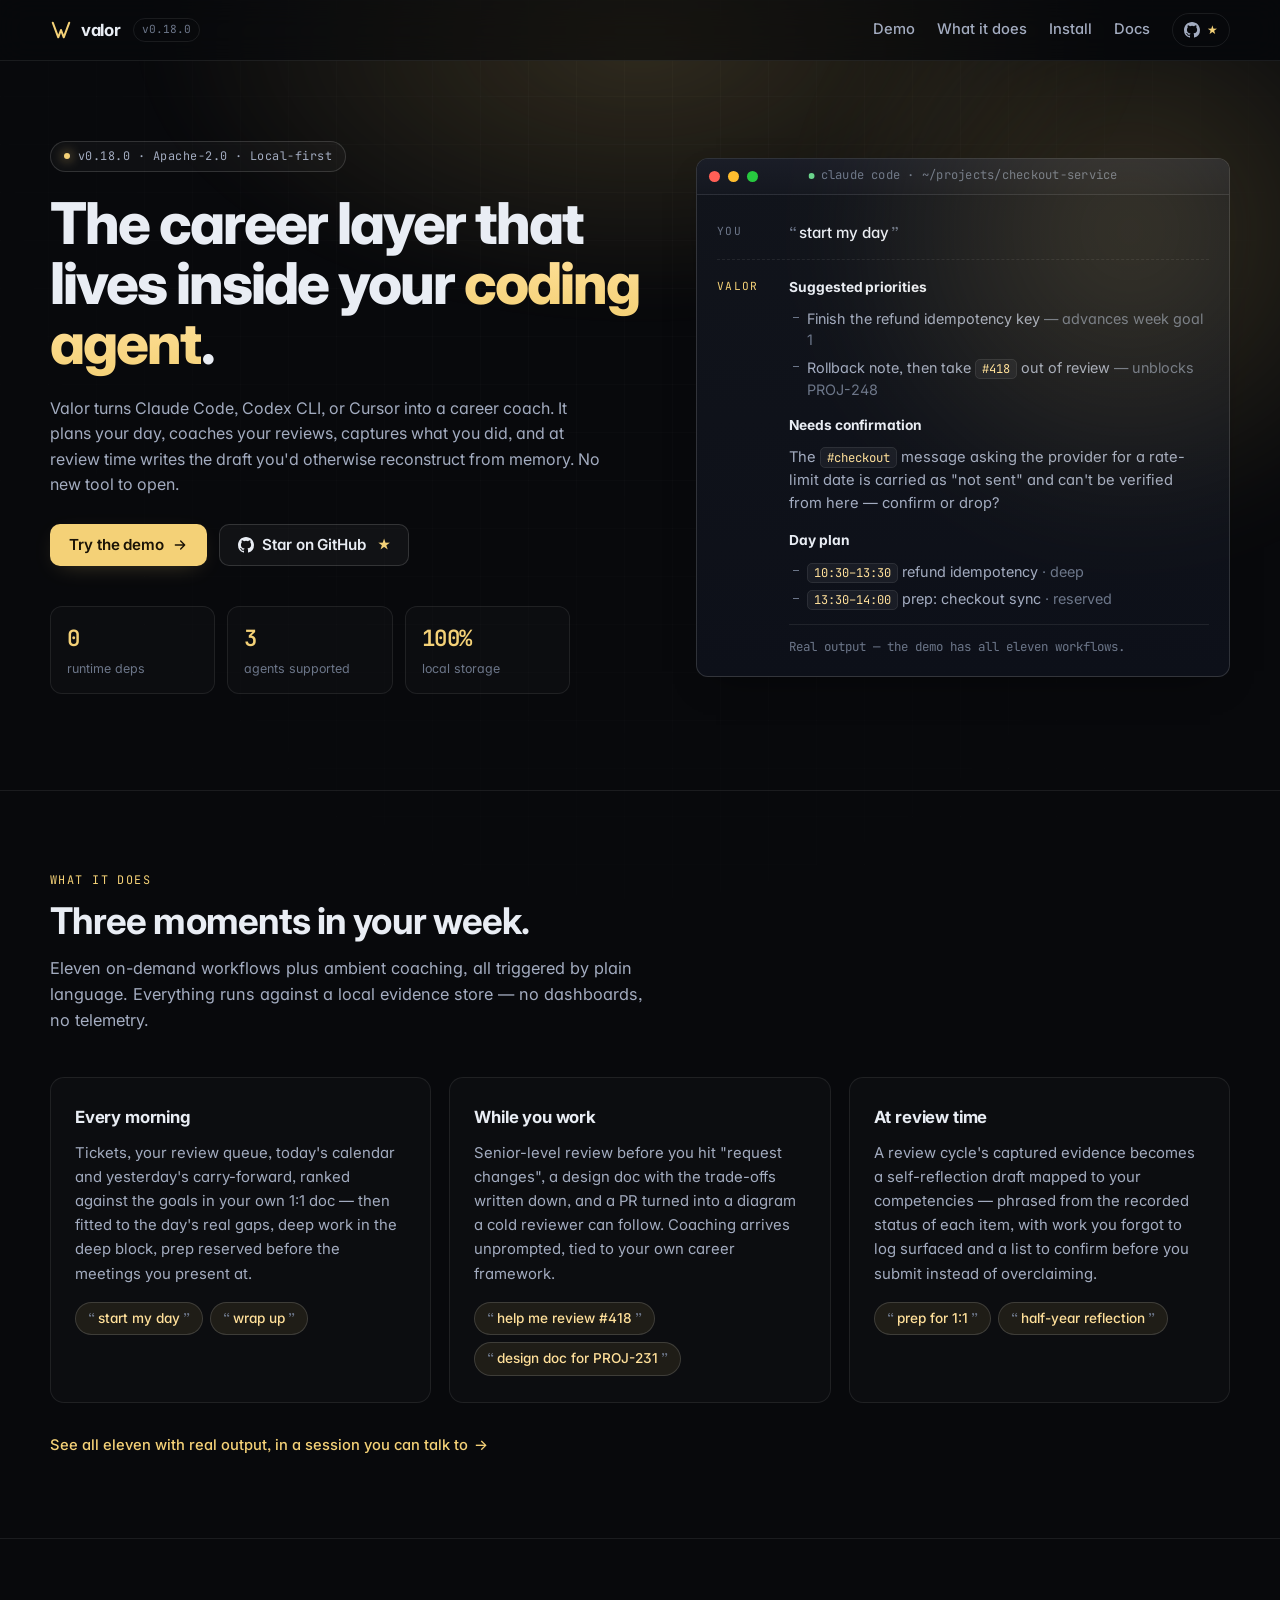
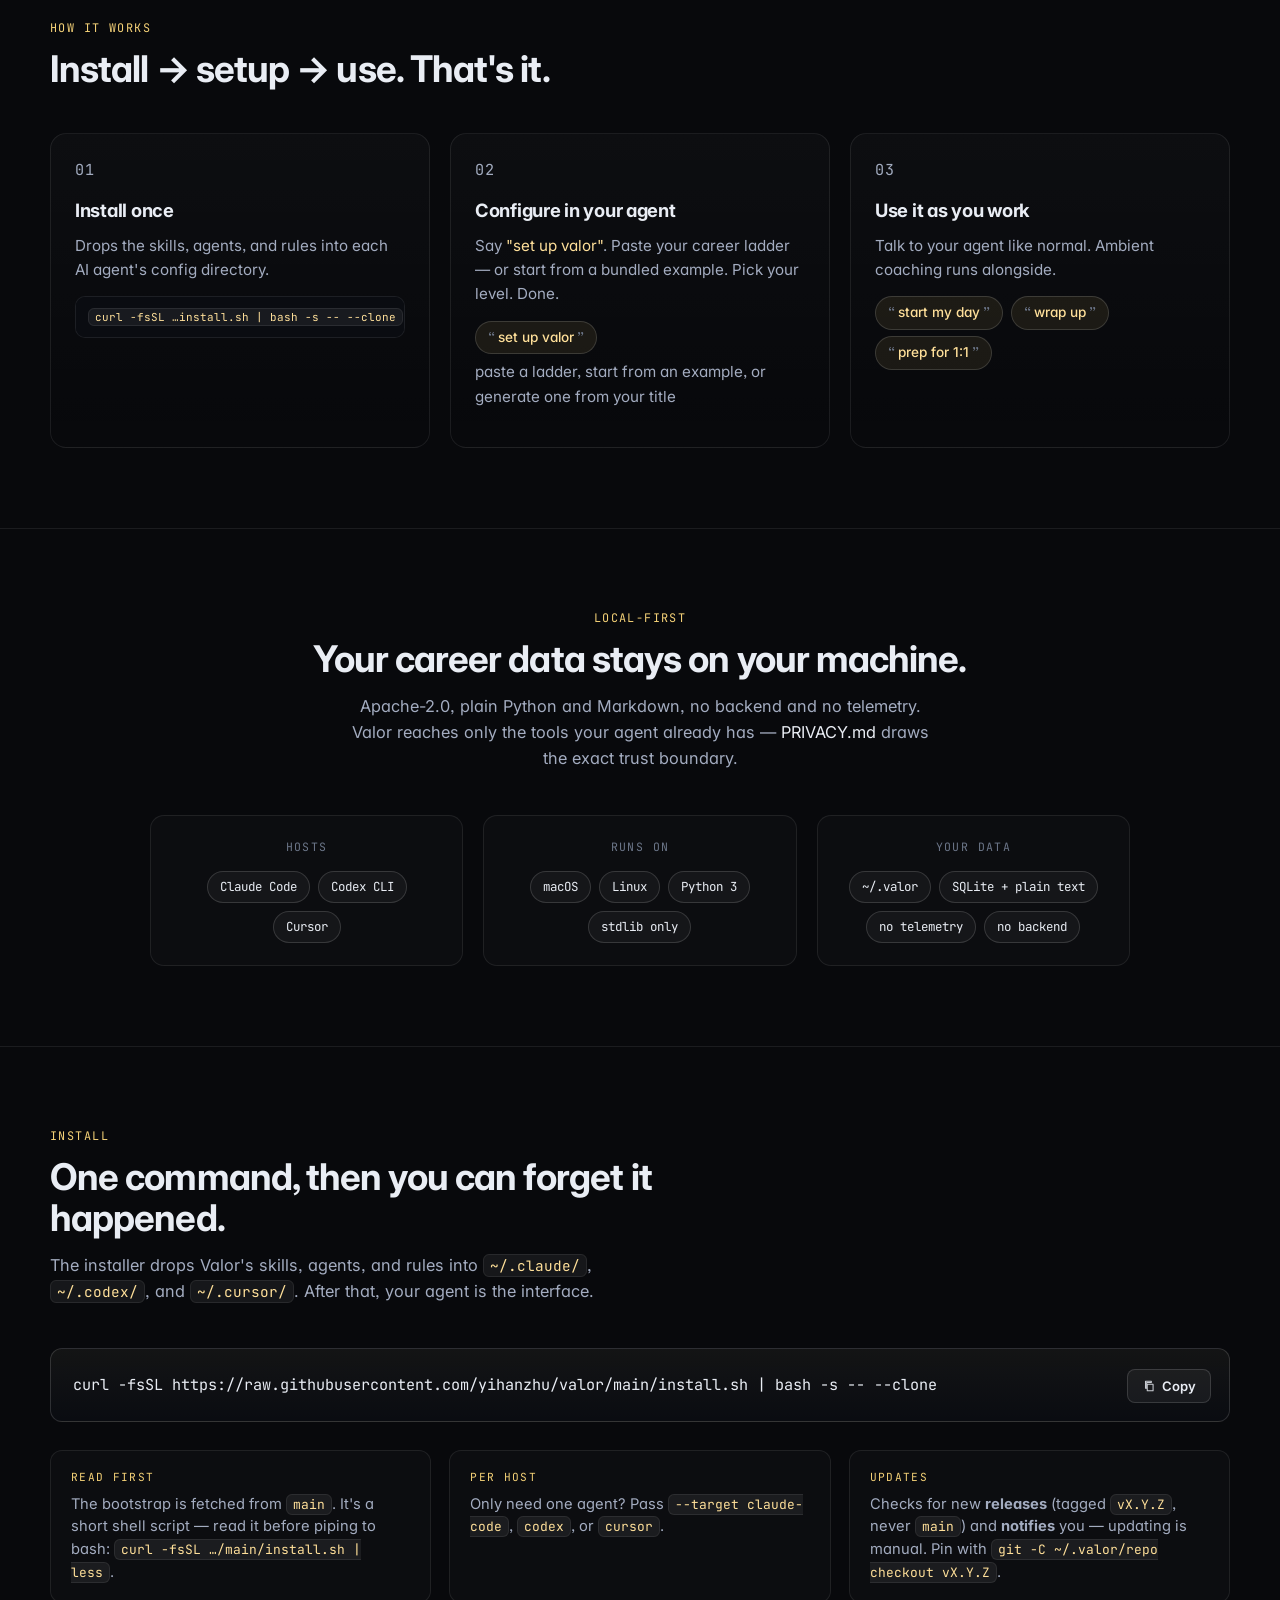
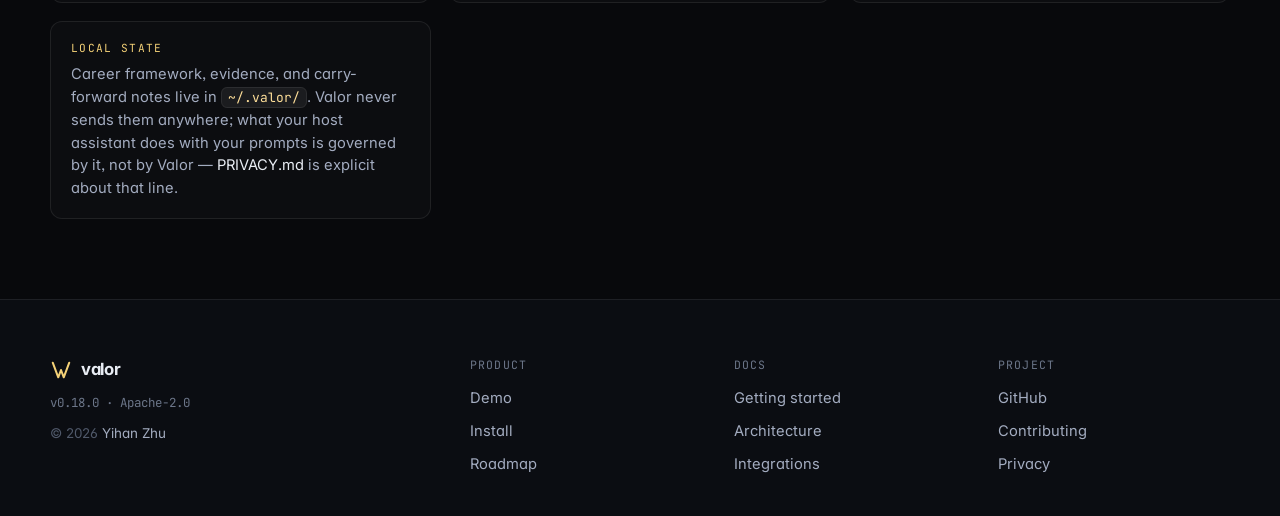
==== commit 0518a496: "chore: release 0.18.0 Co-Authored-By: Claude Opus 5.5 <noreply@anthropic.com>" ====
--- a/website/index.html
+++ b/website/index.html
@@ -39,7 +39,7 @@
             <path d="M3 4l6 16 3-8 3 8 6-16" fill="none" stroke="currentColor" stroke-width="2.2" stroke-linecap="round" stroke-linejoin="round"/>
           </svg>
           <span class="brand-text">valor</span>
-          <span class="brand-version">v0.17.0</span>
+          <span class="brand-version">v0.18.0</span>
         </a>
         <nav class="site-nav" aria-label="Primary">
           <a href="./demo.html">Demo</a>
@@ -60,7 +60,7 @@
           <div class="hero-copy">
             <p class="kicker">
               <span class="kicker-dot" aria-hidden="true"></span>
-              v0.17.0 · Apache-2.0 · Local-first
+              v0.18.0 · Apache-2.0 · Local-first
             </p>
             <h1 class="display">
               The career layer that lives inside your
@@ -335,7 +335,7 @@
             <svg class="brand-mark" viewBox="0 0 24 24" aria-hidden="true"><path d="M3 4l6 16 3-8 3 8 6-16" fill="none" stroke="currentColor" stroke-width="2.2" stroke-linecap="round" stroke-linejoin="round"/></svg>
             <span class="brand-text">valor</span>
           </span>
-          <p class="footer-version">v0.17.0 · Apache-2.0</p>
+          <p class="footer-version">v0.18.0 · Apache-2.0</p>
           <p class="footer-copy">© <span id="year">2026</span> <a href="https://yihanzhu.com" rel="noreferrer">Yihan Zhu</a></p>
         </div>
         <div class="footer-cols">
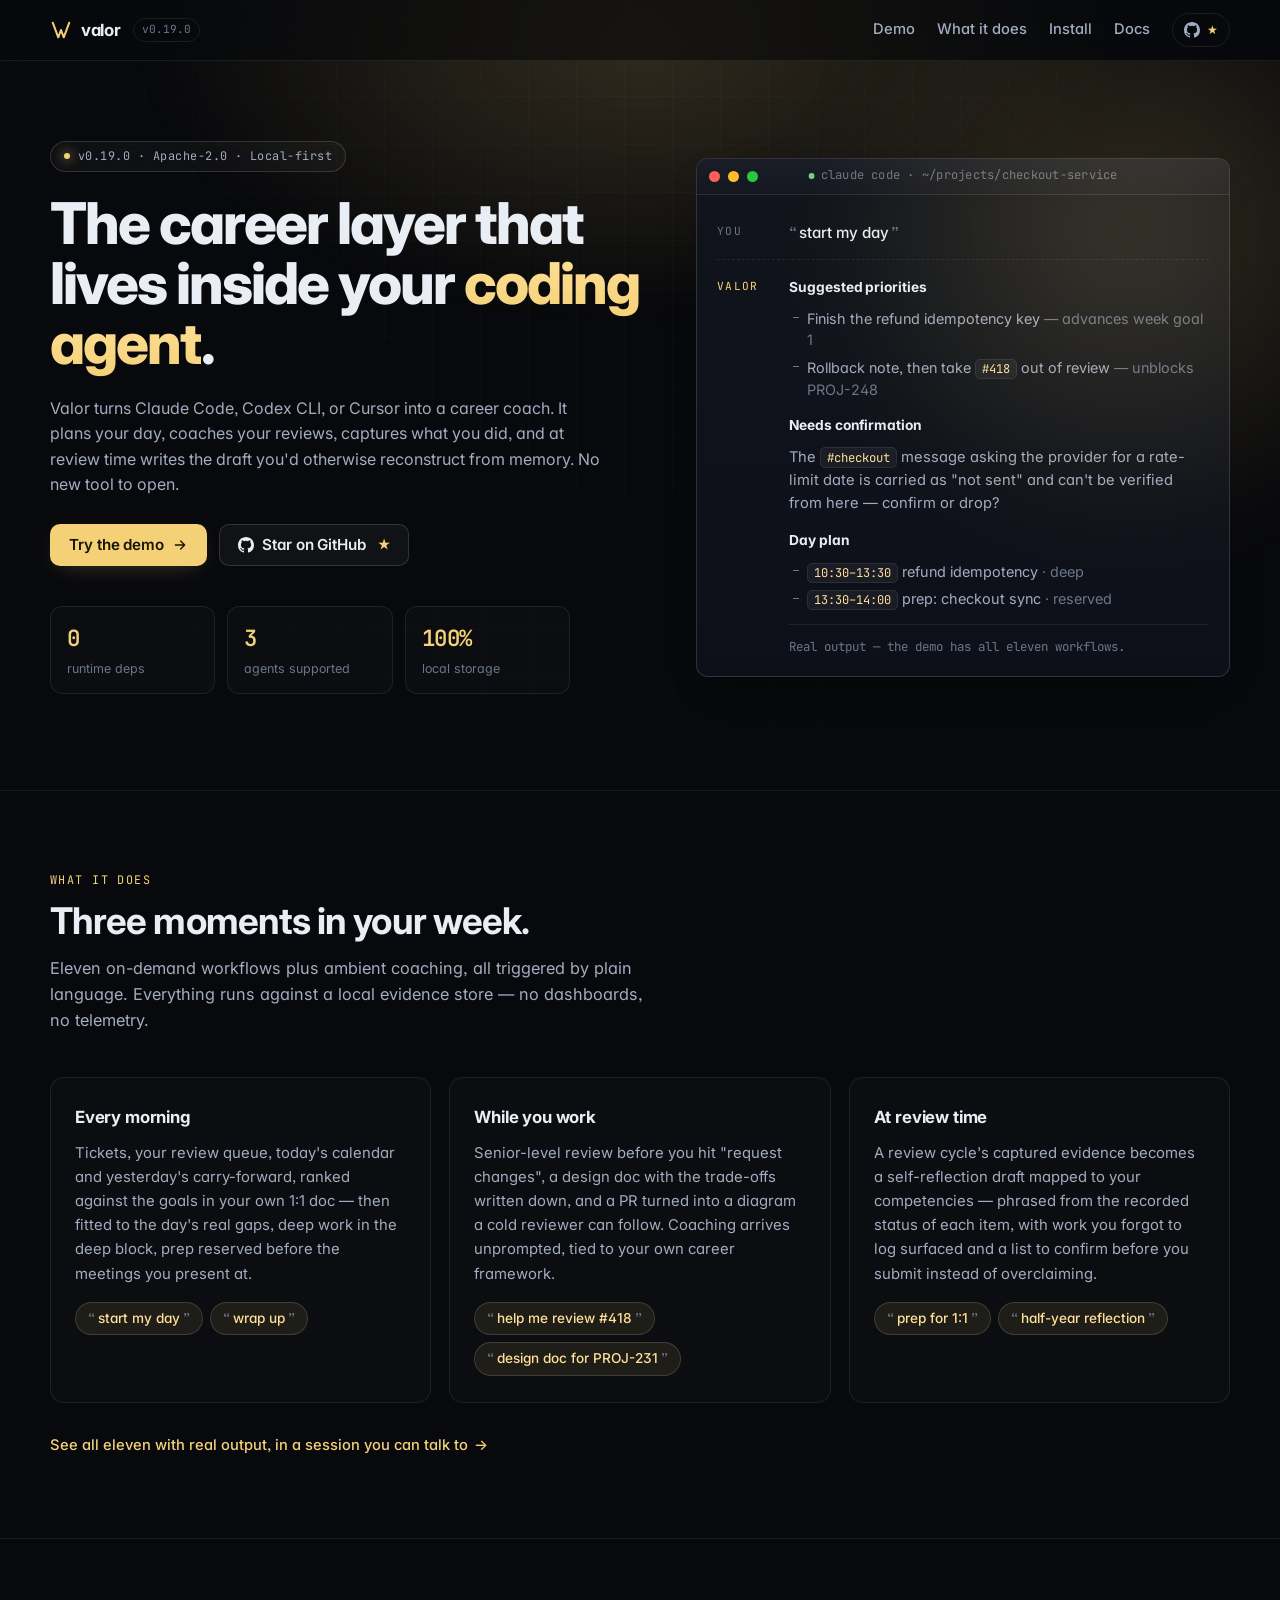
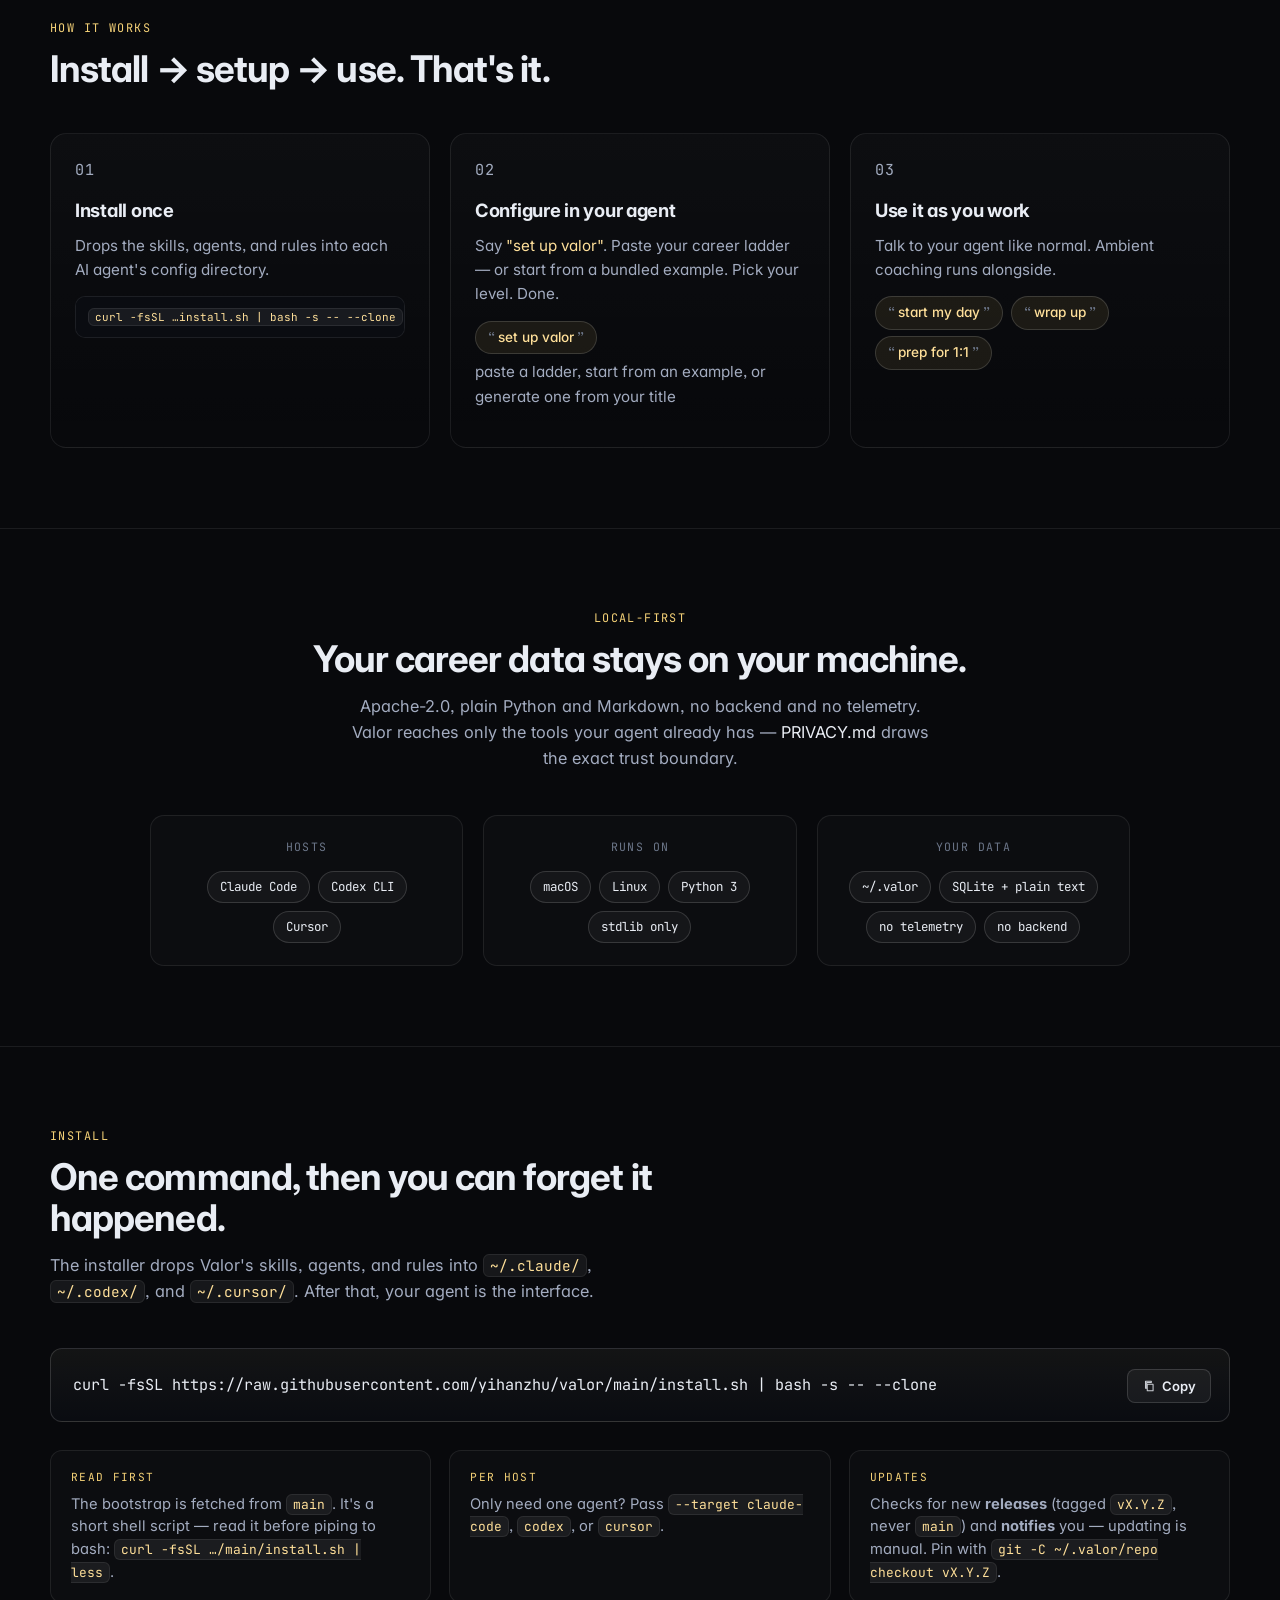
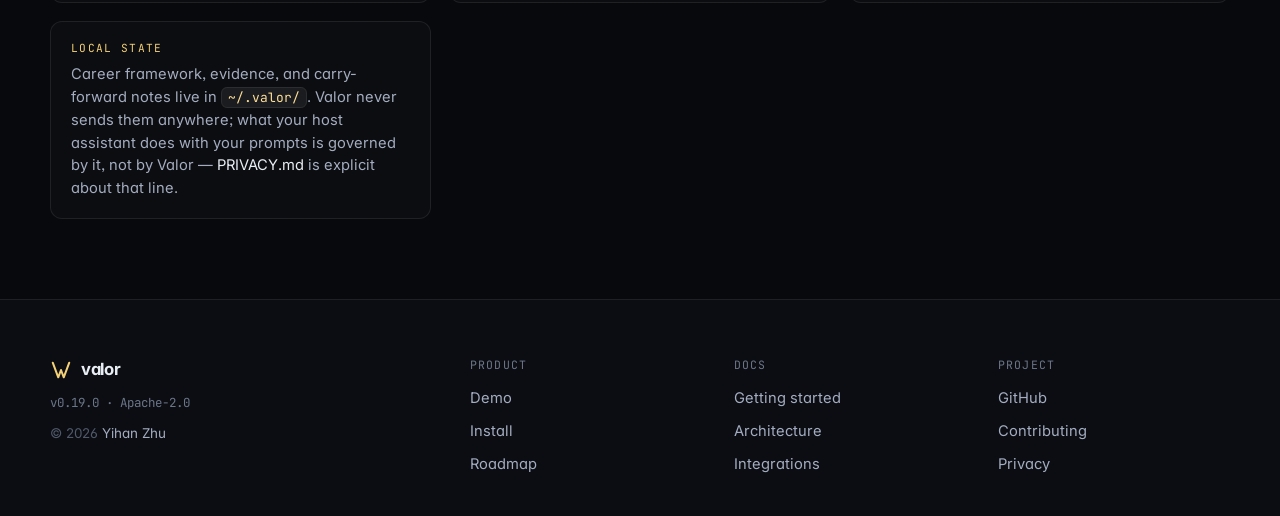
==== commit 07a2bbf8: "chore: release 0.19.0 Co-Authored-By: Claude Opus 5.5 <noreply@anthropic.com>" ====
--- a/website/index.html
+++ b/website/index.html
@@ -39,7 +39,7 @@
             <path d="M3 4l6 16 3-8 3 8 6-16" fill="none" stroke="currentColor" stroke-width="2.2" stroke-linecap="round" stroke-linejoin="round"/>
           </svg>
           <span class="brand-text">valor</span>
-          <span class="brand-version">v0.18.0</span>
+          <span class="brand-version">v0.19.0</span>
         </a>
         <nav class="site-nav" aria-label="Primary">
           <a href="./demo.html">Demo</a>
@@ -60,7 +60,7 @@
           <div class="hero-copy">
             <p class="kicker">
               <span class="kicker-dot" aria-hidden="true"></span>
-              v0.18.0 · Apache-2.0 · Local-first
+              v0.19.0 · Apache-2.0 · Local-first
             </p>
             <h1 class="display">
               The career layer that lives inside your
@@ -335,7 +335,7 @@
             <svg class="brand-mark" viewBox="0 0 24 24" aria-hidden="true"><path d="M3 4l6 16 3-8 3 8 6-16" fill="none" stroke="currentColor" stroke-width="2.2" stroke-linecap="round" stroke-linejoin="round"/></svg>
             <span class="brand-text">valor</span>
           </span>
-          <p class="footer-version">v0.18.0 · Apache-2.0</p>
+          <p class="footer-version">v0.19.0 · Apache-2.0</p>
           <p class="footer-copy">© <span id="year">2026</span> <a href="https://yihanzhu.com" rel="noreferrer">Yihan Zhu</a></p>
         </div>
         <div class="footer-cols">
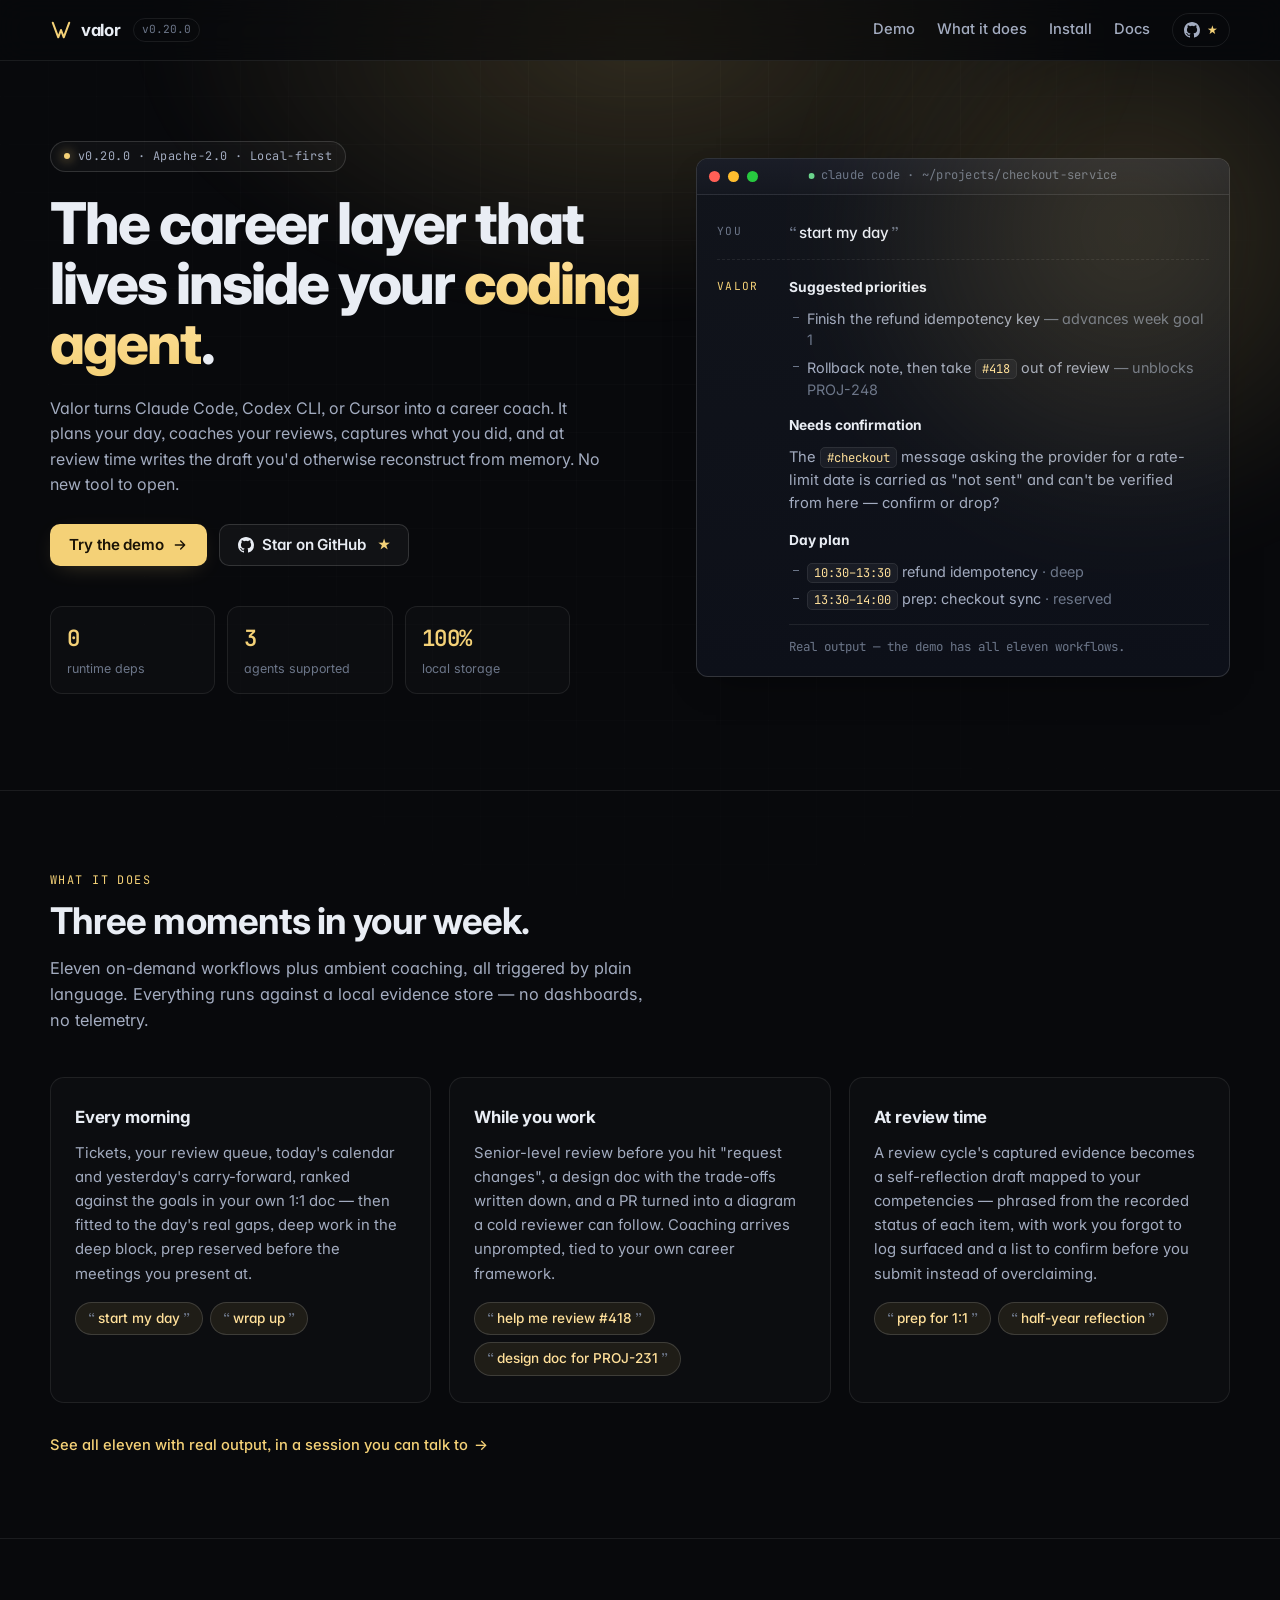
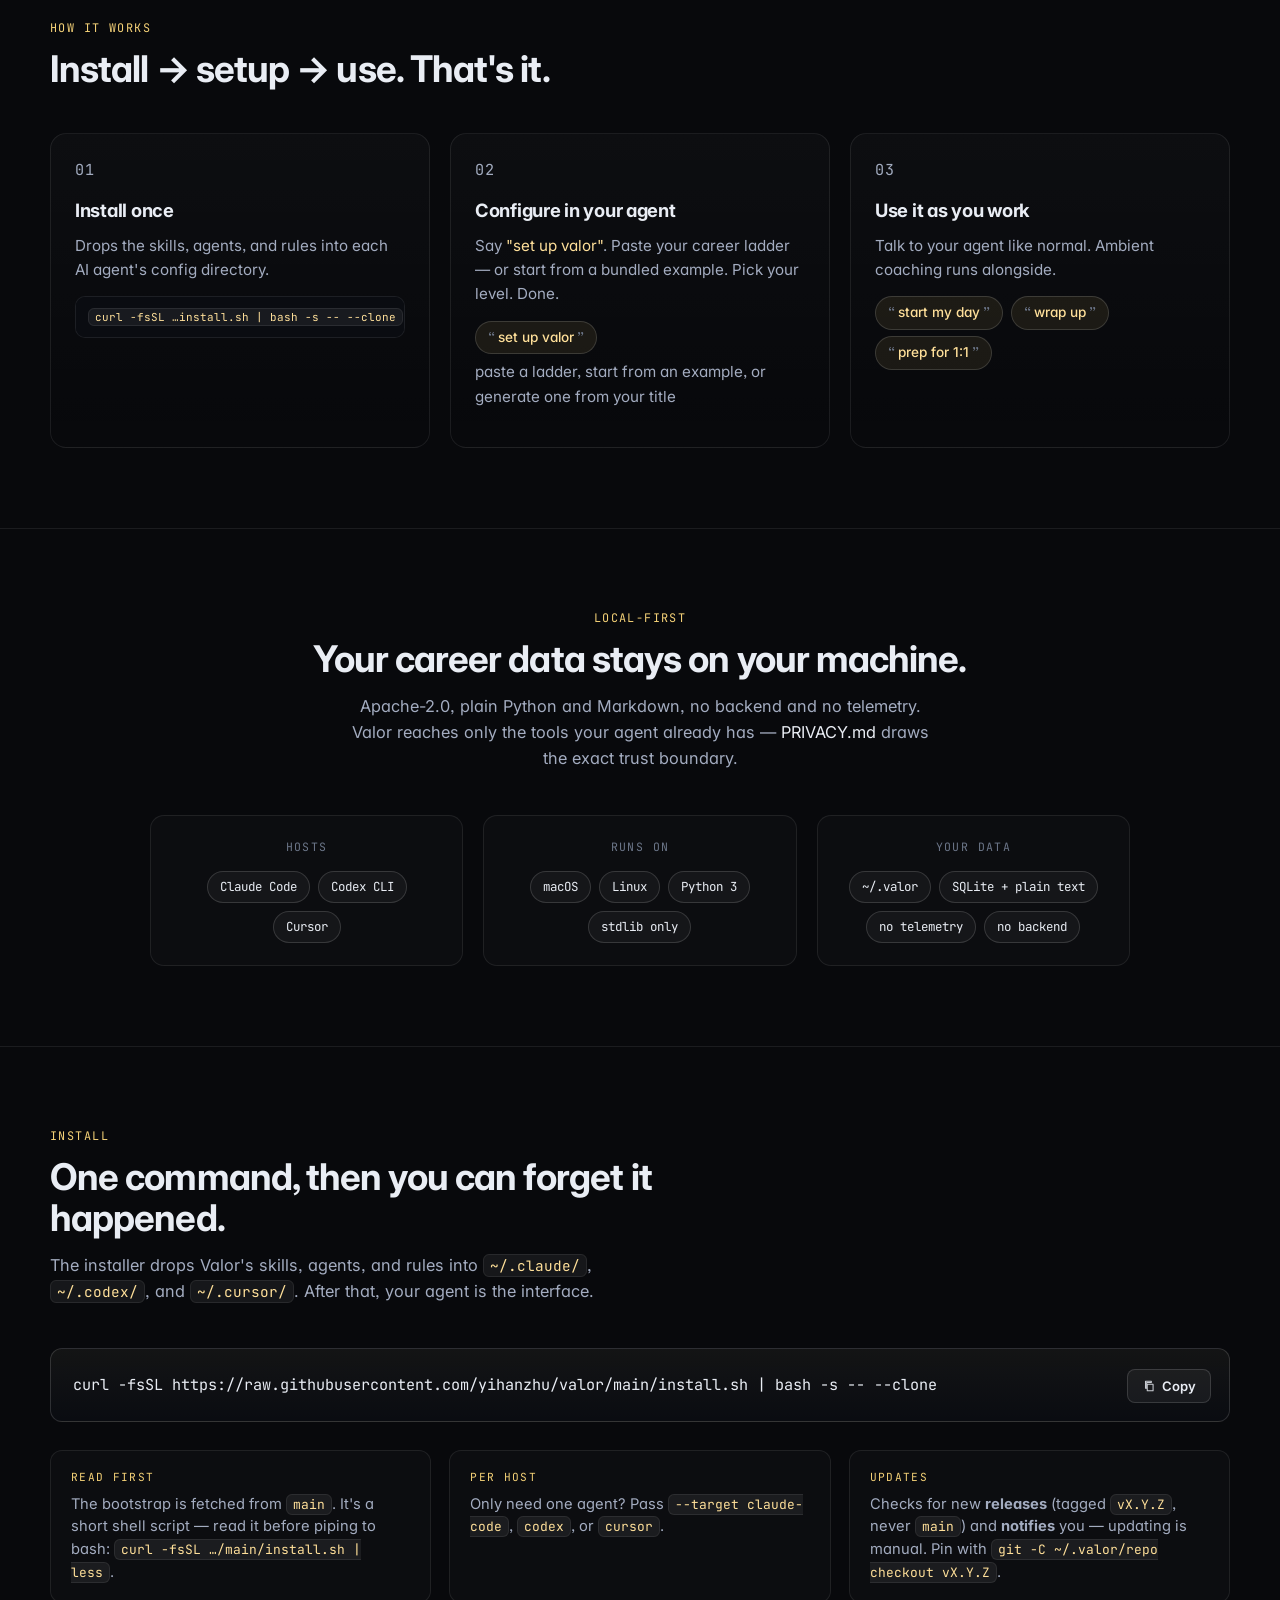
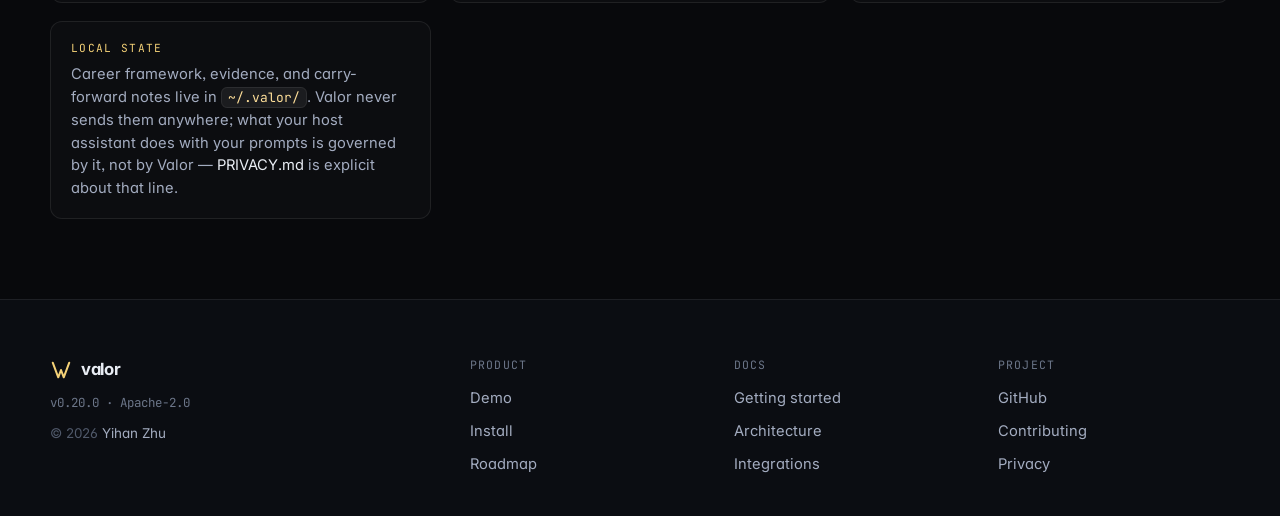
==== commit 47c637b2: "chore: release 0.20.0 Bump VERSION, plugin manifests, website badges and the demo transcripts to 0.2" ====
--- a/website/index.html
+++ b/website/index.html
@@ -39,7 +39,7 @@
             <path d="M3 4l6 16 3-8 3 8 6-16" fill="none" stroke="currentColor" stroke-width="2.2" stroke-linecap="round" stroke-linejoin="round"/>
           </svg>
           <span class="brand-text">valor</span>
-          <span class="brand-version">v0.19.0</span>
+          <span class="brand-version">v0.20.0</span>
         </a>
         <nav class="site-nav" aria-label="Primary">
           <a href="./demo.html">Demo</a>
@@ -60,7 +60,7 @@
           <div class="hero-copy">
             <p class="kicker">
               <span class="kicker-dot" aria-hidden="true"></span>
-              v0.19.0 · Apache-2.0 · Local-first
+              v0.20.0 · Apache-2.0 · Local-first
             </p>
             <h1 class="display">
               The career layer that lives inside your
@@ -335,7 +335,7 @@
             <svg class="brand-mark" viewBox="0 0 24 24" aria-hidden="true"><path d="M3 4l6 16 3-8 3 8 6-16" fill="none" stroke="currentColor" stroke-width="2.2" stroke-linecap="round" stroke-linejoin="round"/></svg>
             <span class="brand-text">valor</span>
           </span>
-          <p class="footer-version">v0.19.0 · Apache-2.0</p>
+          <p class="footer-version">v0.20.0 · Apache-2.0</p>
           <p class="footer-copy">© <span id="year">2026</span> <a href="https://yihanzhu.com" rel="noreferrer">Yihan Zhu</a></p>
         </div>
         <div class="footer-cols">
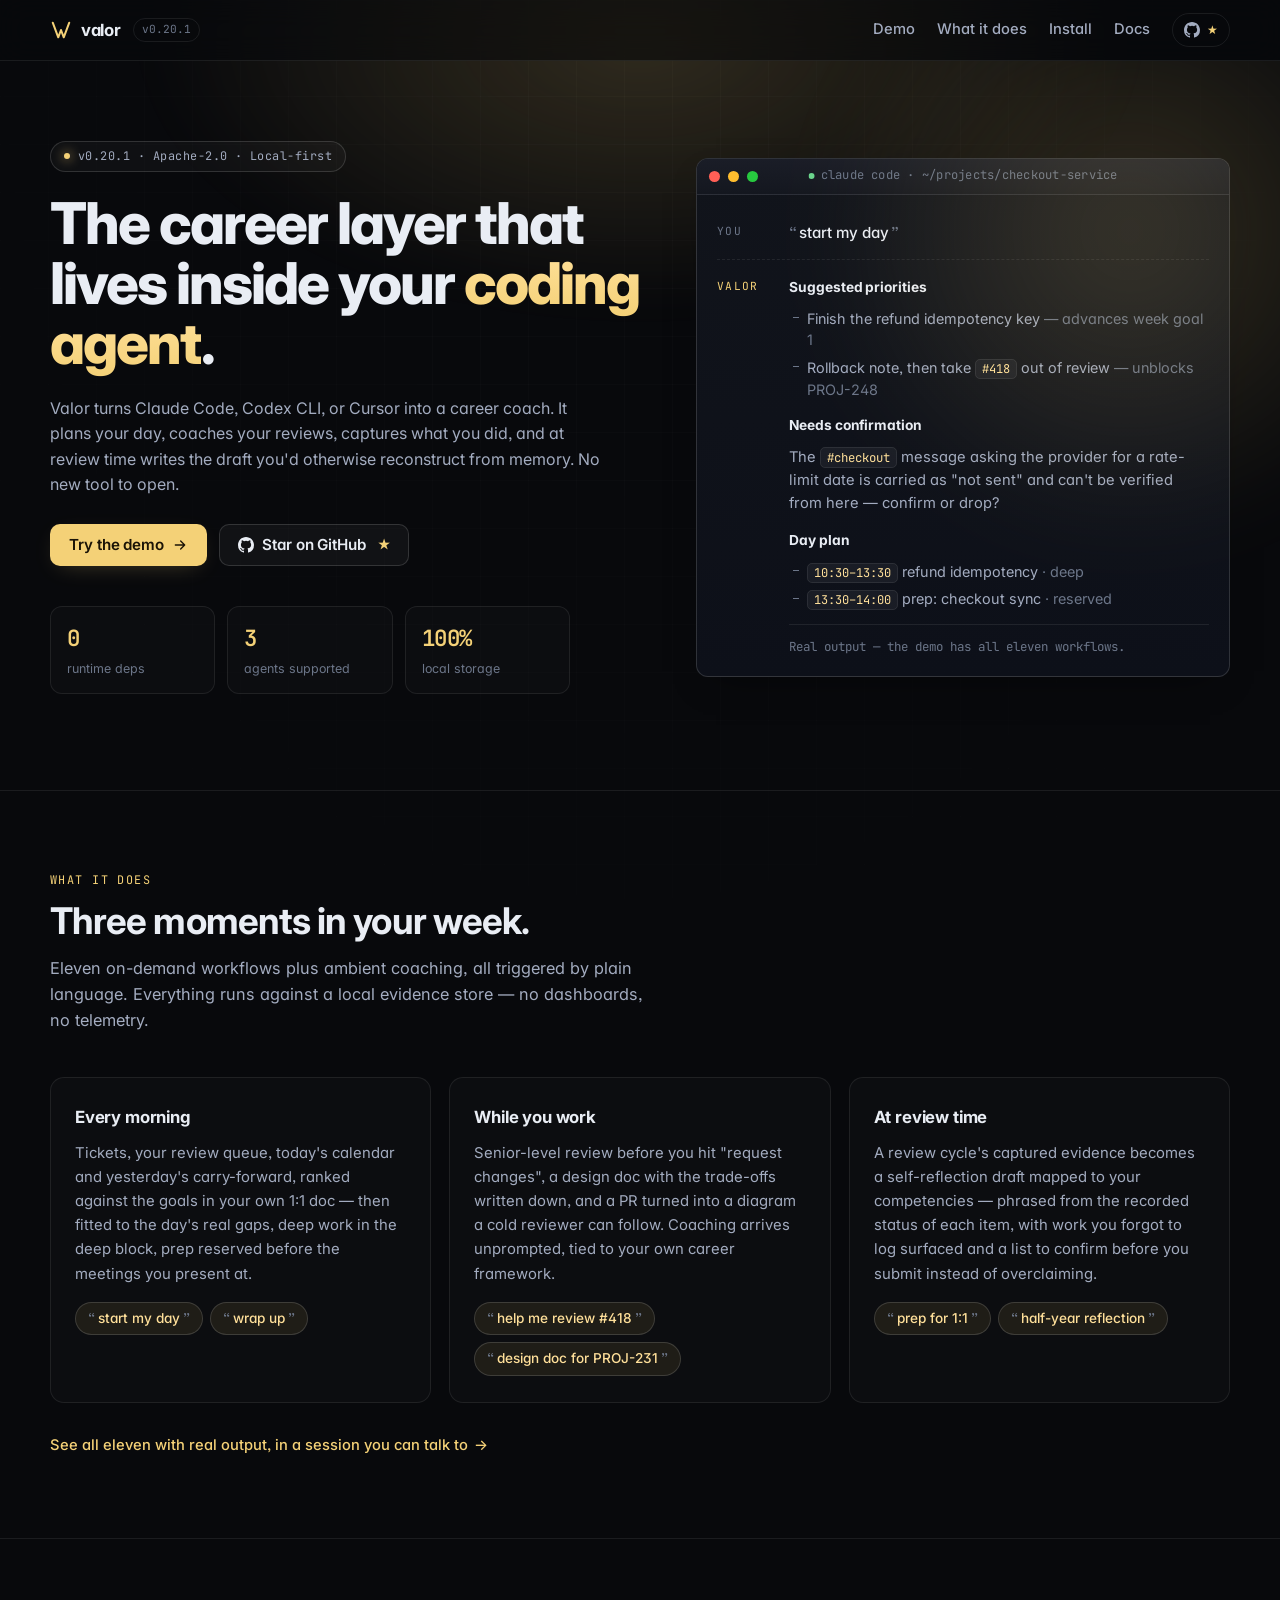
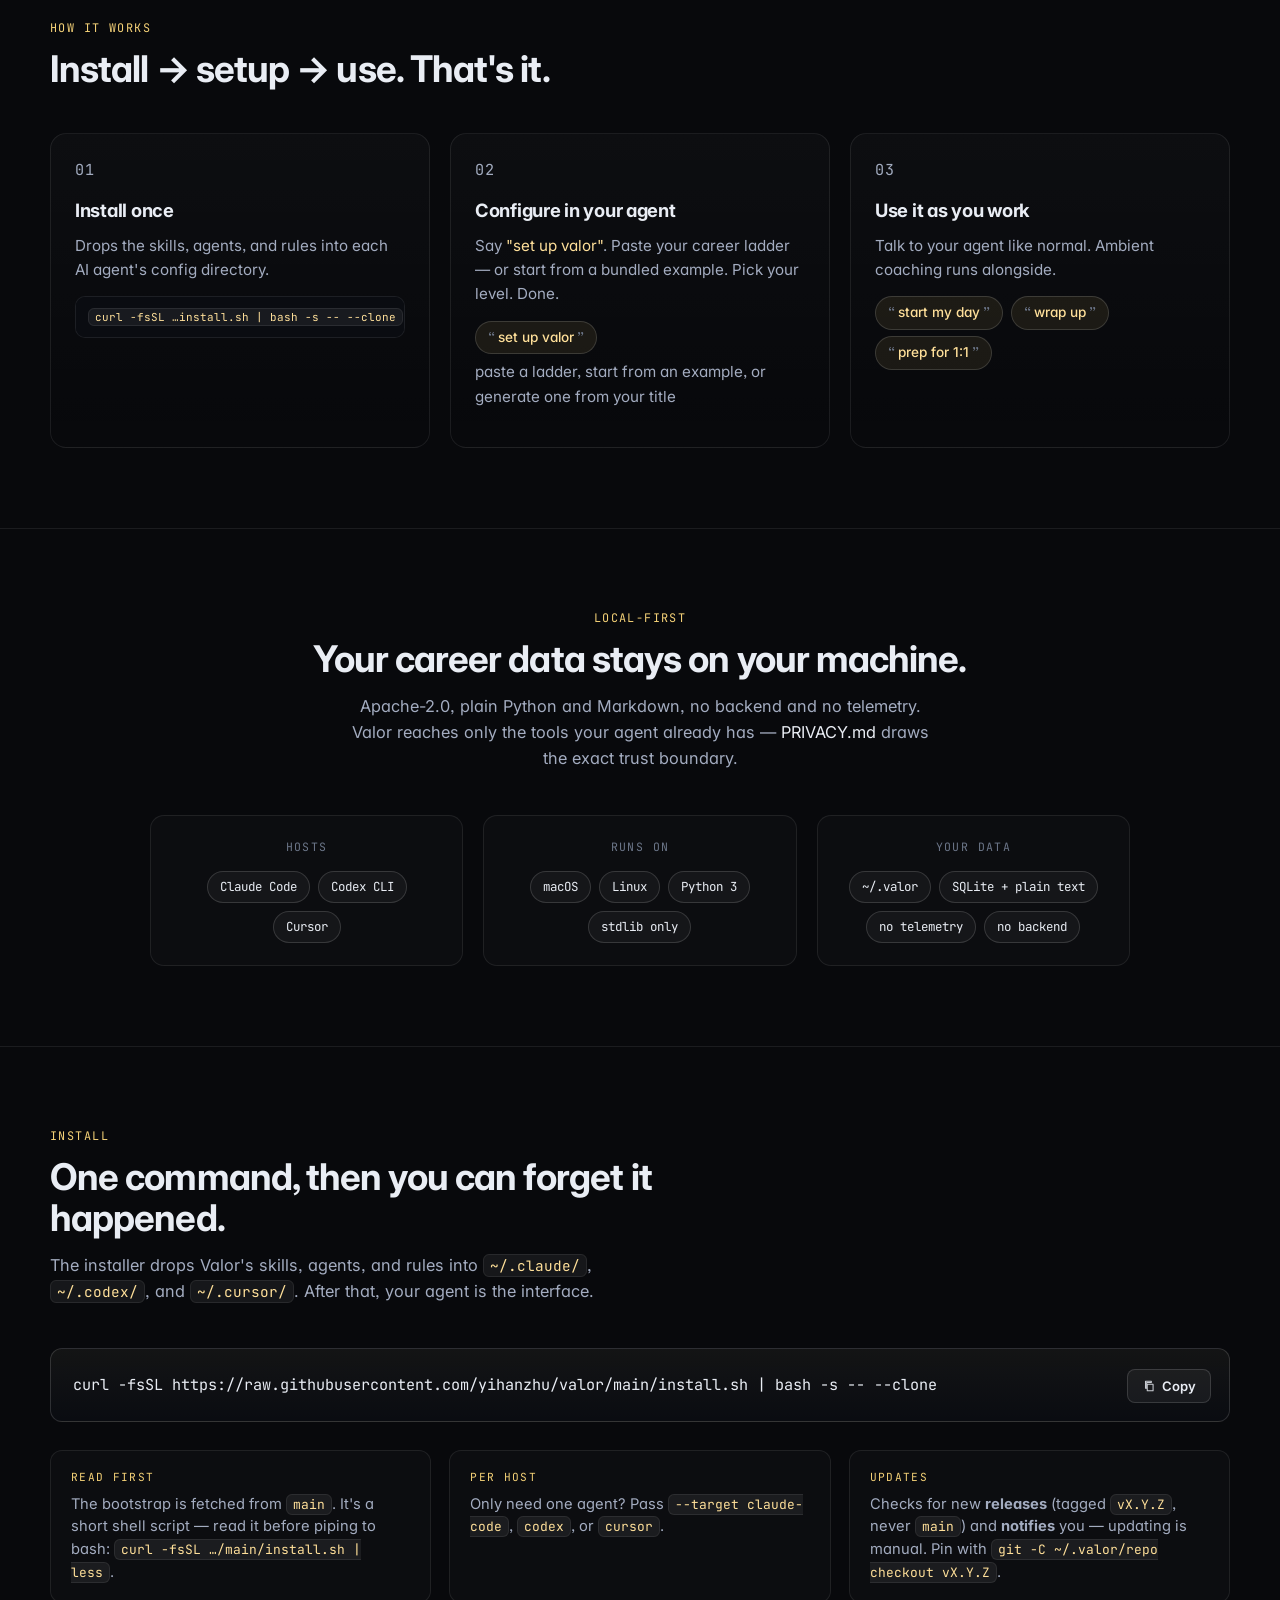
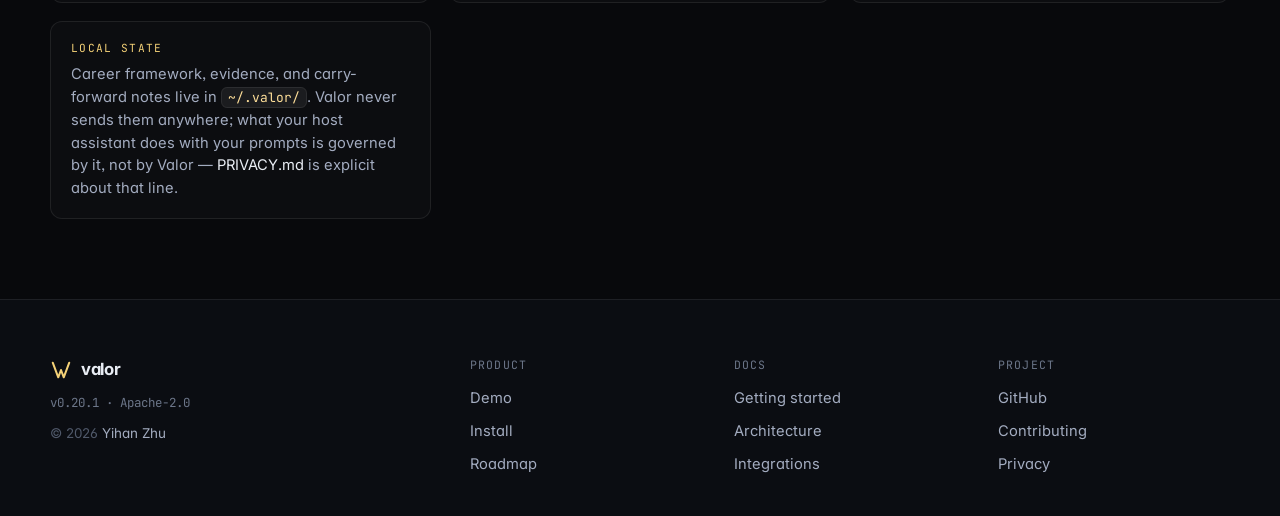
==== commit 61ed28e5: "chore: release 0.20.1 Bump VERSION, plugin manifests, website badges and the demo transcripts to 0.2" ====
--- a/website/index.html
+++ b/website/index.html
@@ -39,7 +39,7 @@
             <path d="M3 4l6 16 3-8 3 8 6-16" fill="none" stroke="currentColor" stroke-width="2.2" stroke-linecap="round" stroke-linejoin="round"/>
           </svg>
           <span class="brand-text">valor</span>
-          <span class="brand-version">v0.20.0</span>
+          <span class="brand-version">v0.20.1</span>
         </a>
         <nav class="site-nav" aria-label="Primary">
           <a href="./demo.html">Demo</a>
@@ -60,7 +60,7 @@
           <div class="hero-copy">
             <p class="kicker">
               <span class="kicker-dot" aria-hidden="true"></span>
-              v0.20.0 · Apache-2.0 · Local-first
+              v0.20.1 · Apache-2.0 · Local-first
             </p>
             <h1 class="display">
               The career layer that lives inside your
@@ -335,7 +335,7 @@
             <svg class="brand-mark" viewBox="0 0 24 24" aria-hidden="true"><path d="M3 4l6 16 3-8 3 8 6-16" fill="none" stroke="currentColor" stroke-width="2.2" stroke-linecap="round" stroke-linejoin="round"/></svg>
             <span class="brand-text">valor</span>
           </span>
-          <p class="footer-version">v0.20.0 · Apache-2.0</p>
+          <p class="footer-version">v0.20.1 · Apache-2.0</p>
           <p class="footer-copy">© <span id="year">2026</span> <a href="https://yihanzhu.com" rel="noreferrer">Yihan Zhu</a></p>
         </div>
         <div class="footer-cols">
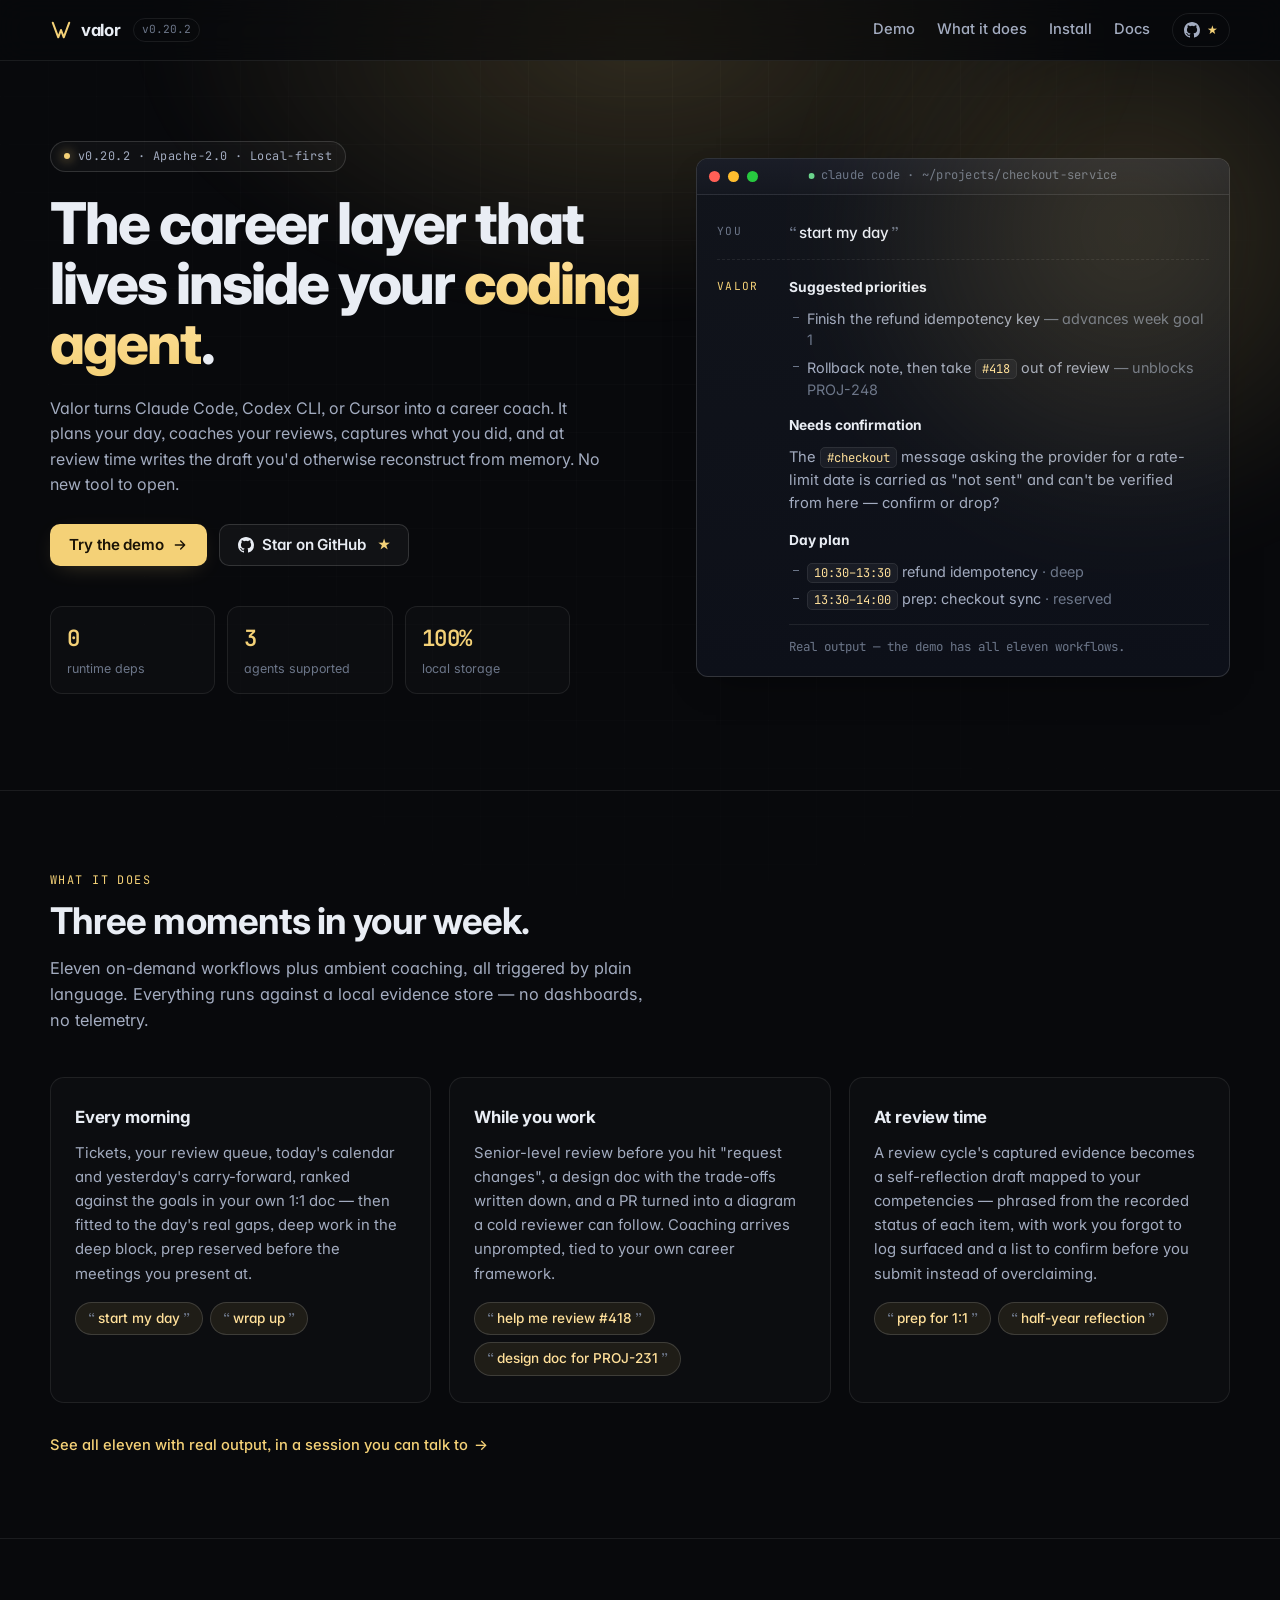
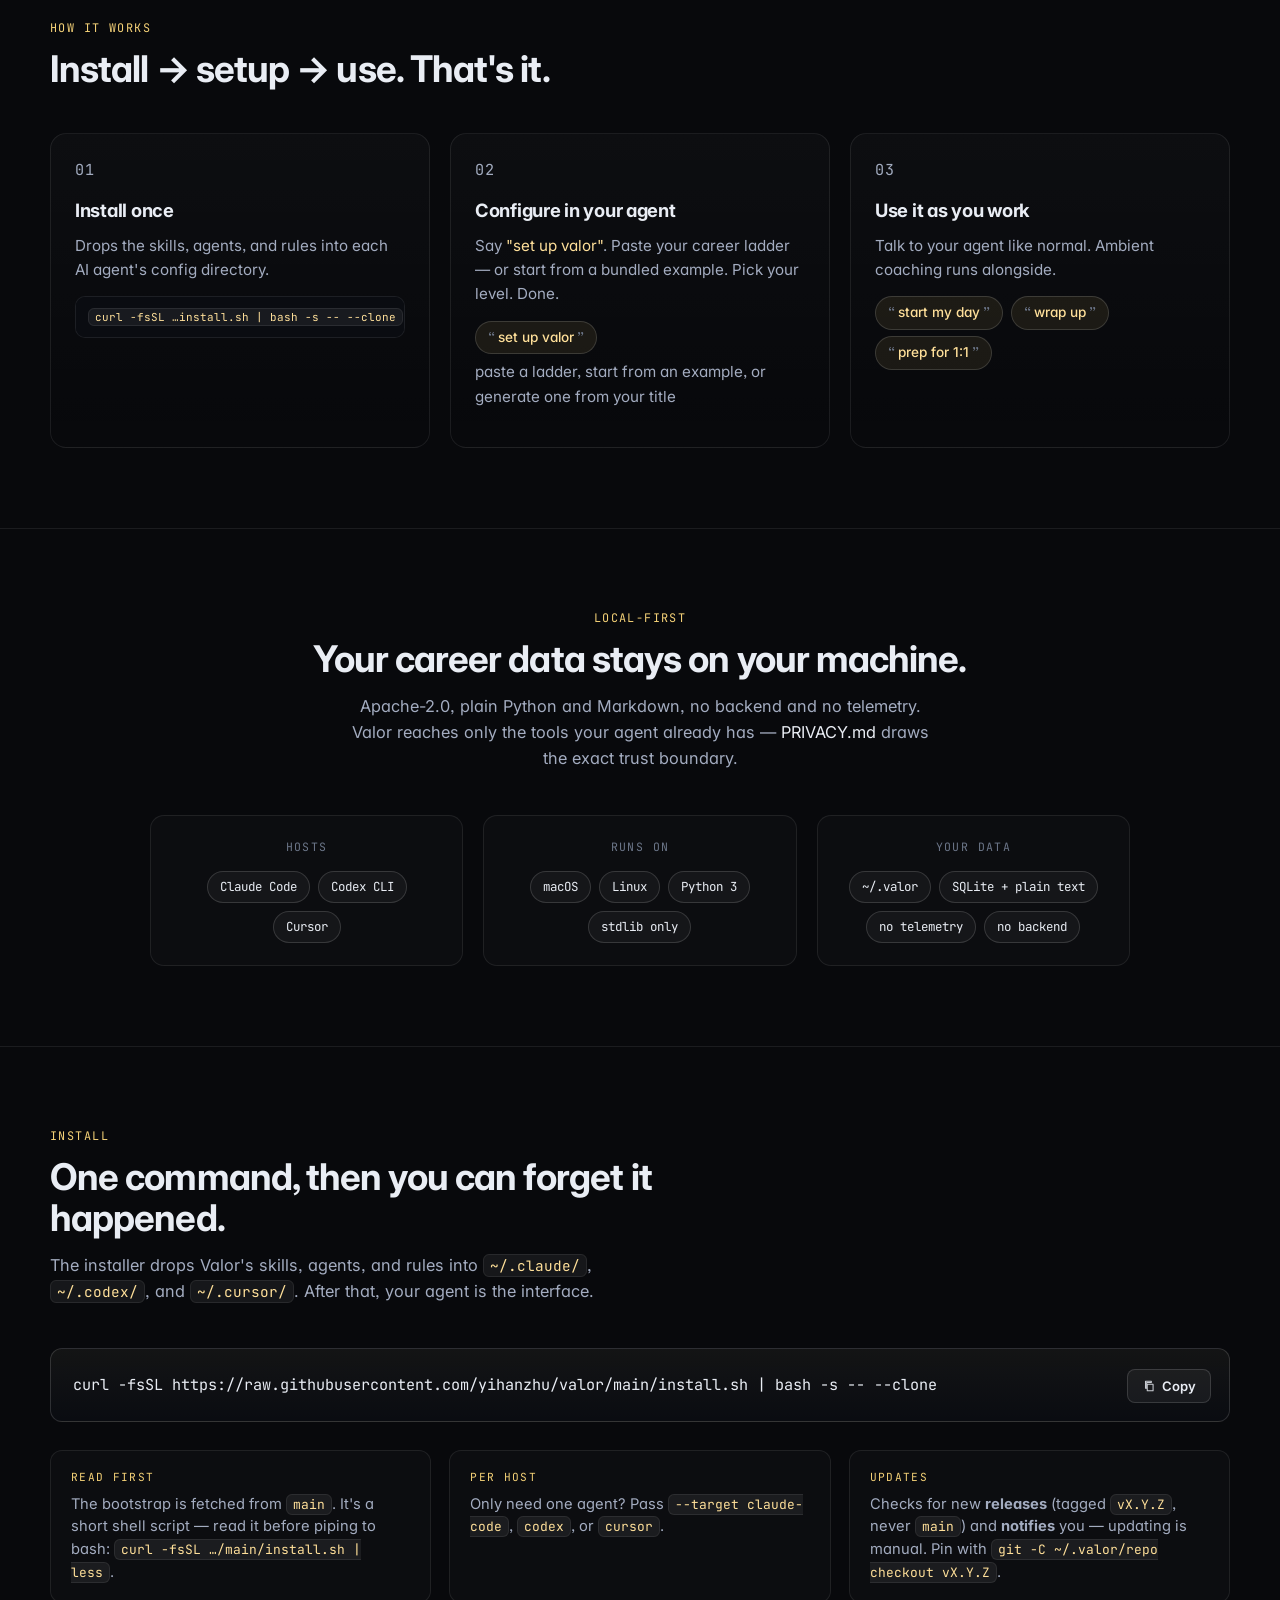
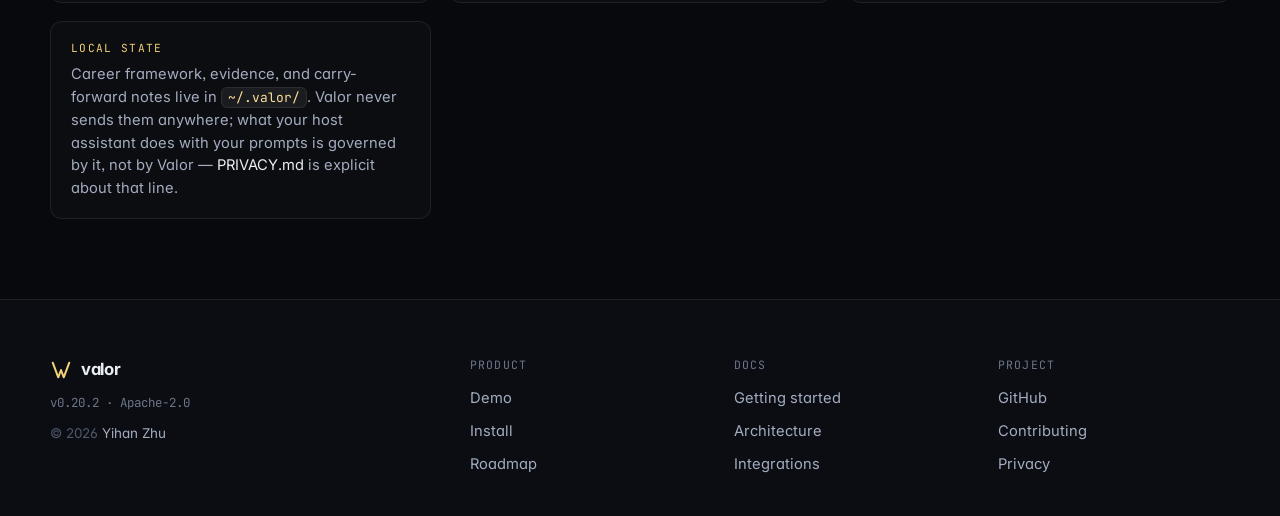
==== commit 6c5f46d2: "chore: release 0.20.2 Bump VERSION, plugin manifests, website badges and the demo transcripts to 0.2" ====
--- a/website/index.html
+++ b/website/index.html
@@ -39,7 +39,7 @@
             <path d="M3 4l6 16 3-8 3 8 6-16" fill="none" stroke="currentColor" stroke-width="2.2" stroke-linecap="round" stroke-linejoin="round"/>
           </svg>
           <span class="brand-text">valor</span>
-          <span class="brand-version">v0.20.1</span>
+          <span class="brand-version">v0.20.2</span>
         </a>
         <nav class="site-nav" aria-label="Primary">
           <a href="./demo.html">Demo</a>
@@ -60,7 +60,7 @@
           <div class="hero-copy">
             <p class="kicker">
               <span class="kicker-dot" aria-hidden="true"></span>
-              v0.20.1 · Apache-2.0 · Local-first
+              v0.20.2 · Apache-2.0 · Local-first
             </p>
             <h1 class="display">
               The career layer that lives inside your
@@ -335,7 +335,7 @@
             <svg class="brand-mark" viewBox="0 0 24 24" aria-hidden="true"><path d="M3 4l6 16 3-8 3 8 6-16" fill="none" stroke="currentColor" stroke-width="2.2" stroke-linecap="round" stroke-linejoin="round"/></svg>
             <span class="brand-text">valor</span>
           </span>
-          <p class="footer-version">v0.20.1 · Apache-2.0</p>
+          <p class="footer-version">v0.20.2 · Apache-2.0</p>
           <p class="footer-copy">© <span id="year">2026</span> <a href="https://yihanzhu.com" rel="noreferrer">Yihan Zhu</a></p>
         </div>
         <div class="footer-cols">
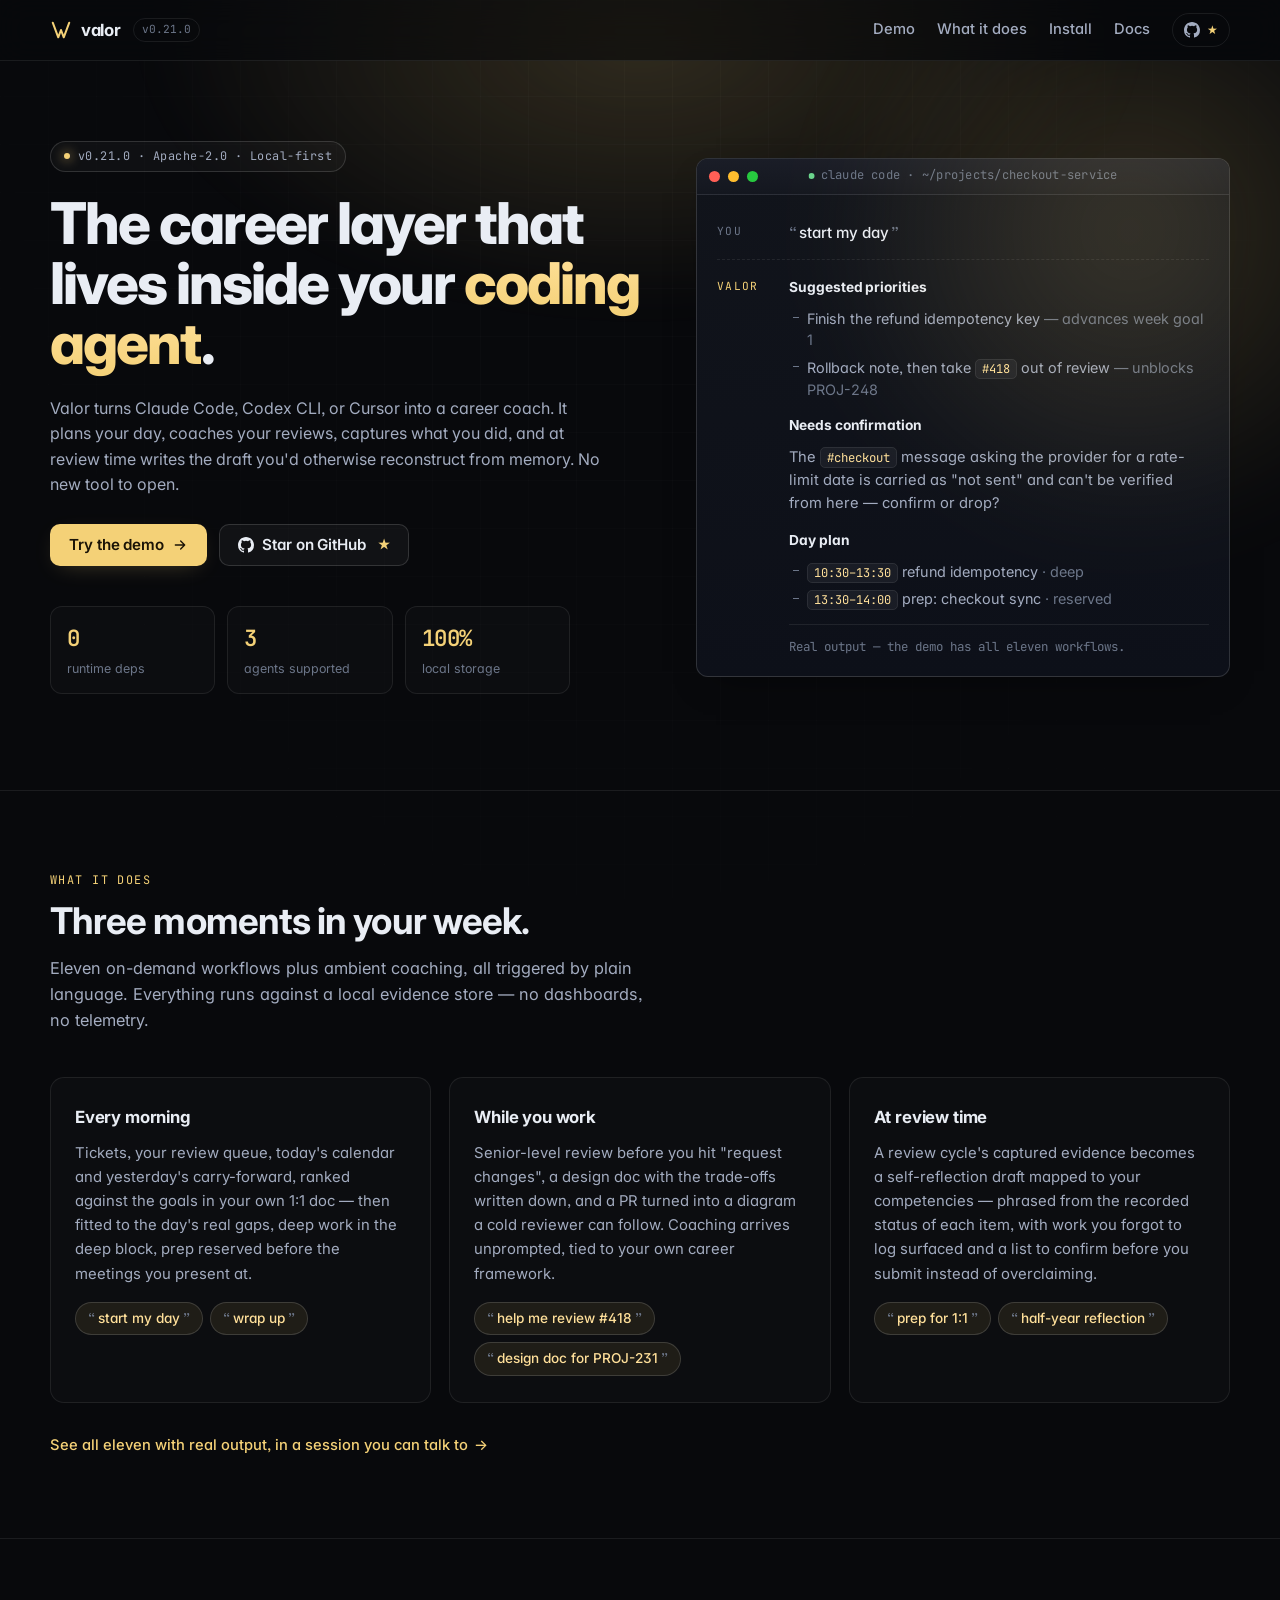
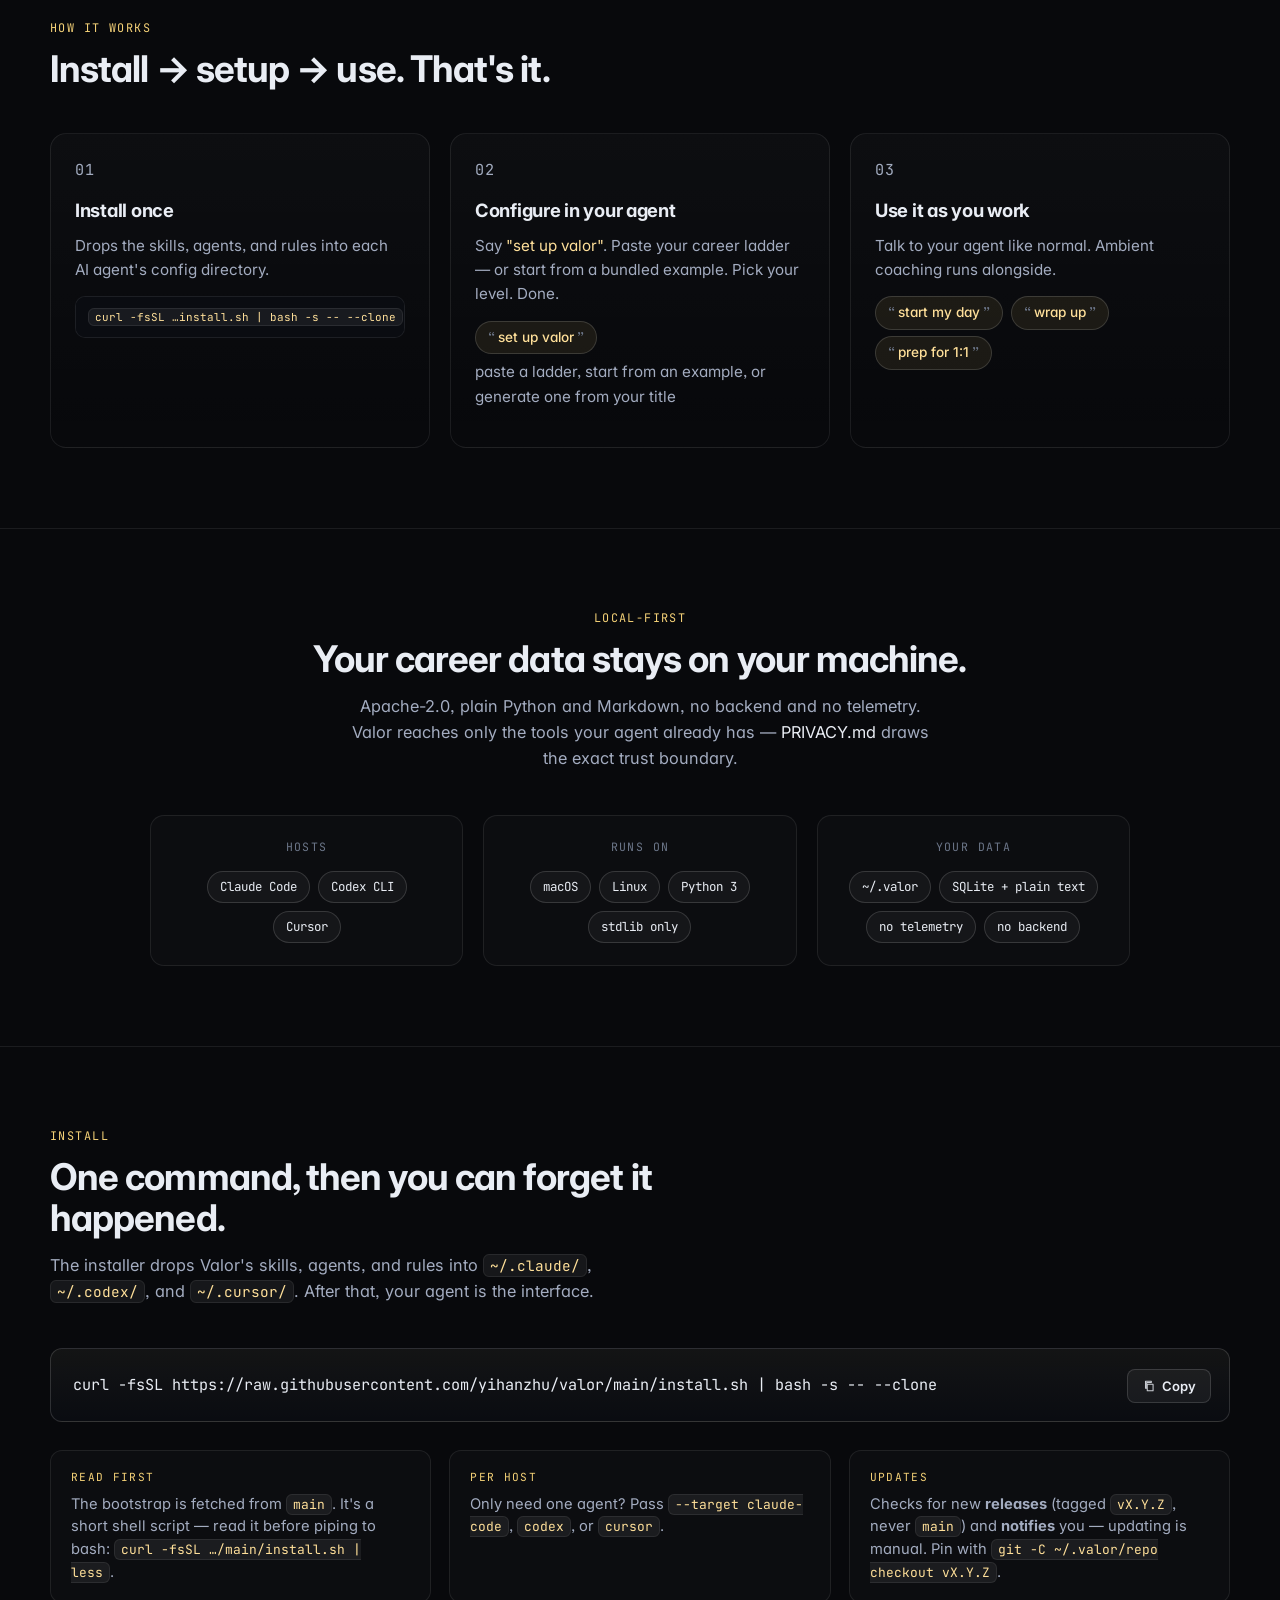
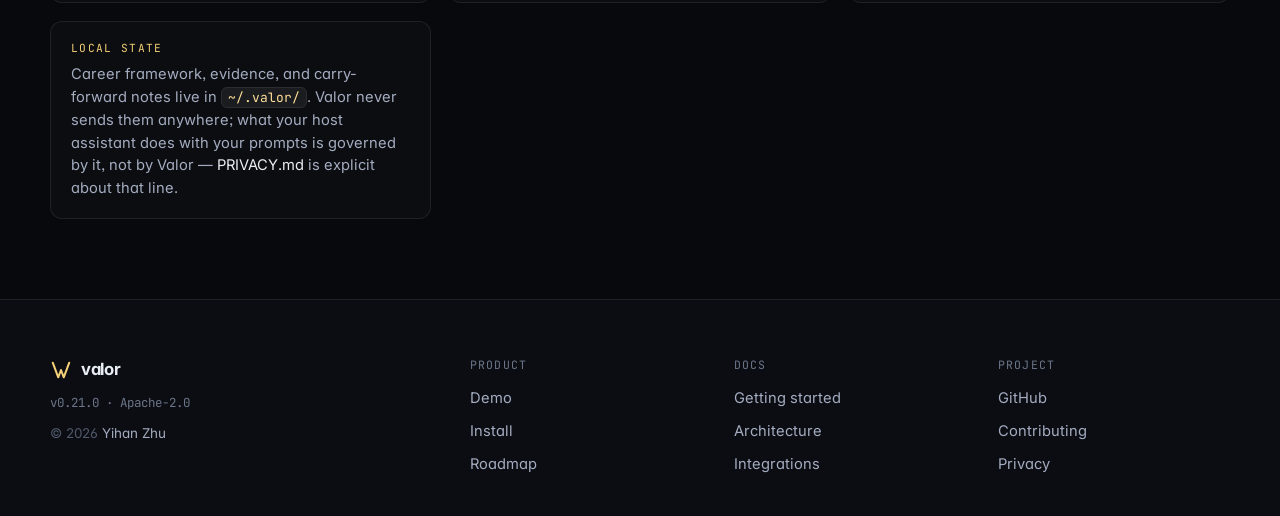
==== commit cd9b29be: "chore: release 0.21.0 Co-Authored-By: Claude Opus 5.5 <noreply@anthropic.com>" ====
--- a/website/index.html
+++ b/website/index.html
@@ -39,7 +39,7 @@
             <path d="M3 4l6 16 3-8 3 8 6-16" fill="none" stroke="currentColor" stroke-width="2.2" stroke-linecap="round" stroke-linejoin="round"/>
           </svg>
           <span class="brand-text">valor</span>
-          <span class="brand-version">v0.20.2</span>
+          <span class="brand-version">v0.21.0</span>
         </a>
         <nav class="site-nav" aria-label="Primary">
           <a href="./demo.html">Demo</a>
@@ -60,7 +60,7 @@
           <div class="hero-copy">
             <p class="kicker">
               <span class="kicker-dot" aria-hidden="true"></span>
-              v0.20.2 · Apache-2.0 · Local-first
+              v0.21.0 · Apache-2.0 · Local-first
             </p>
             <h1 class="display">
               The career layer that lives inside your
@@ -335,7 +335,7 @@
             <svg class="brand-mark" viewBox="0 0 24 24" aria-hidden="true"><path d="M3 4l6 16 3-8 3 8 6-16" fill="none" stroke="currentColor" stroke-width="2.2" stroke-linecap="round" stroke-linejoin="round"/></svg>
             <span class="brand-text">valor</span>
           </span>
-          <p class="footer-version">v0.20.2 · Apache-2.0</p>
+          <p class="footer-version">v0.21.0 · Apache-2.0</p>
           <p class="footer-copy">© <span id="year">2026</span> <a href="https://yihanzhu.com" rel="noreferrer">Yihan Zhu</a></p>
         </div>
         <div class="footer-cols">
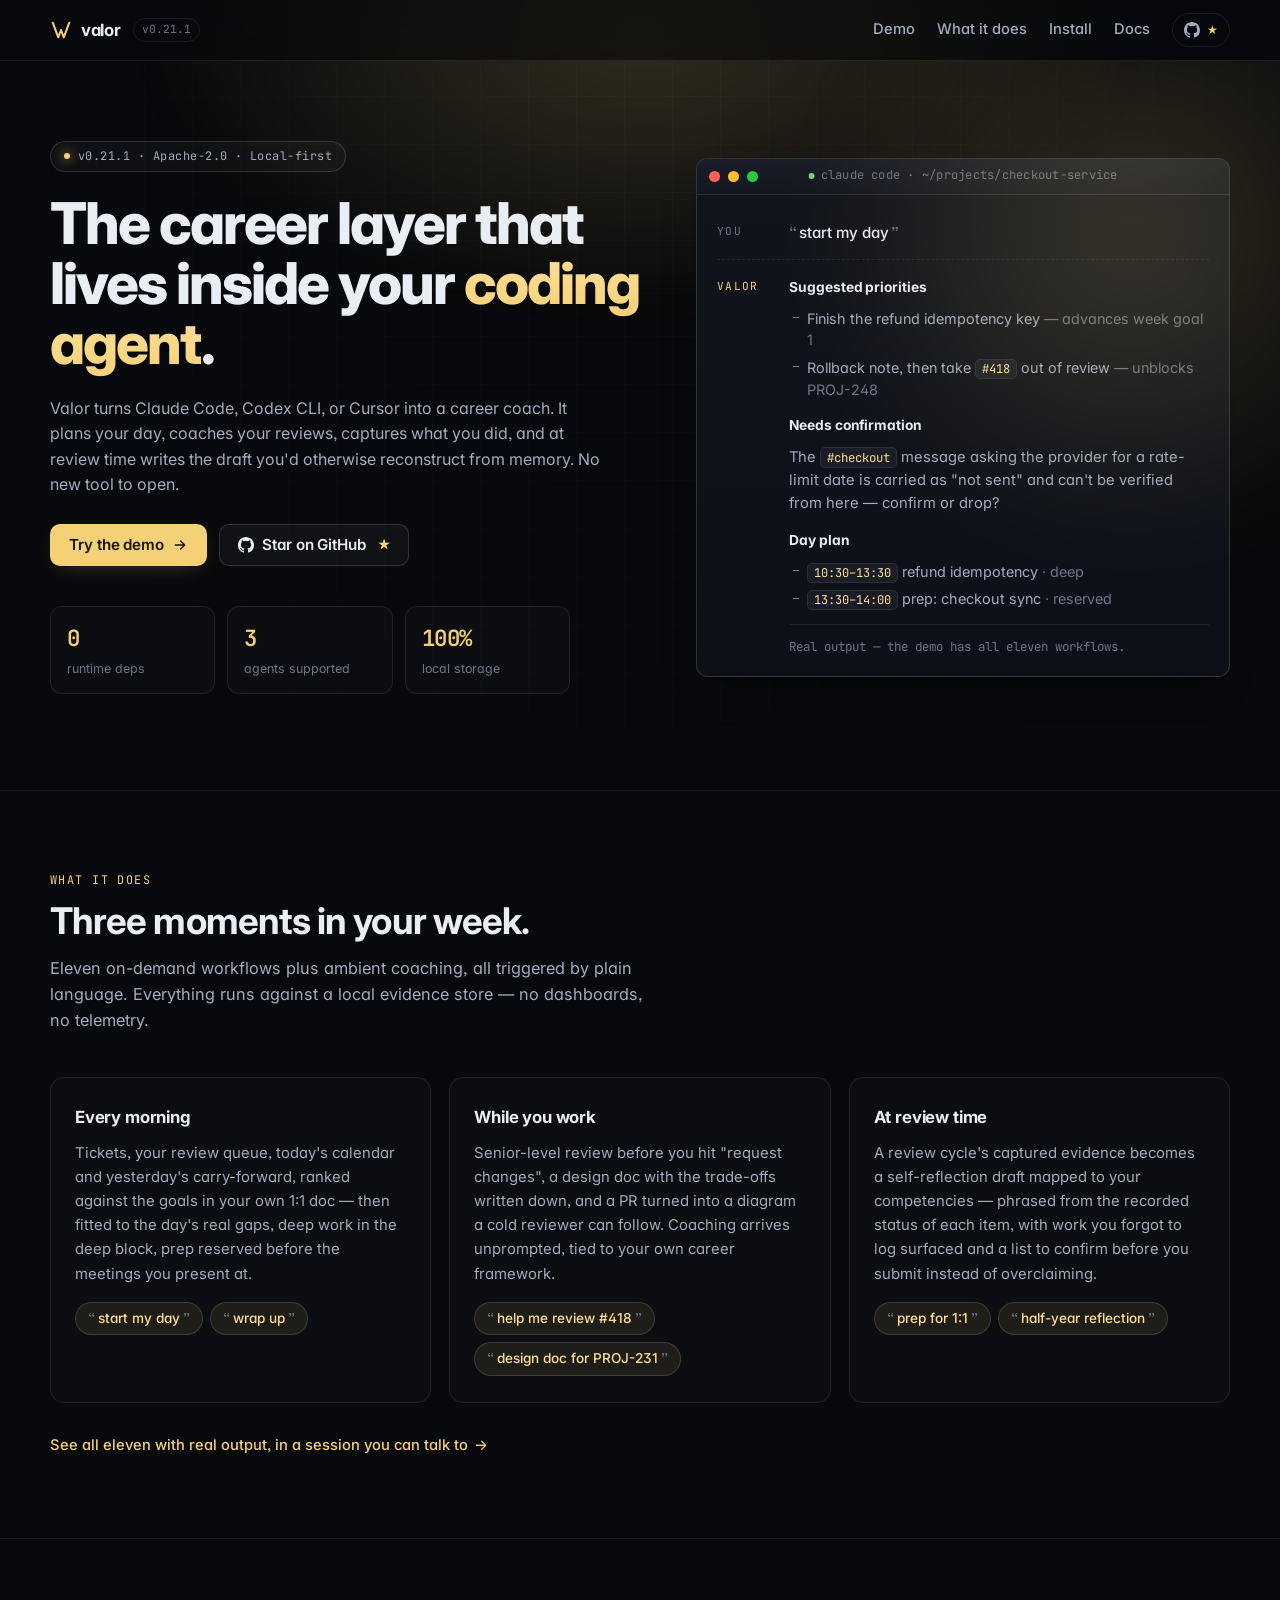
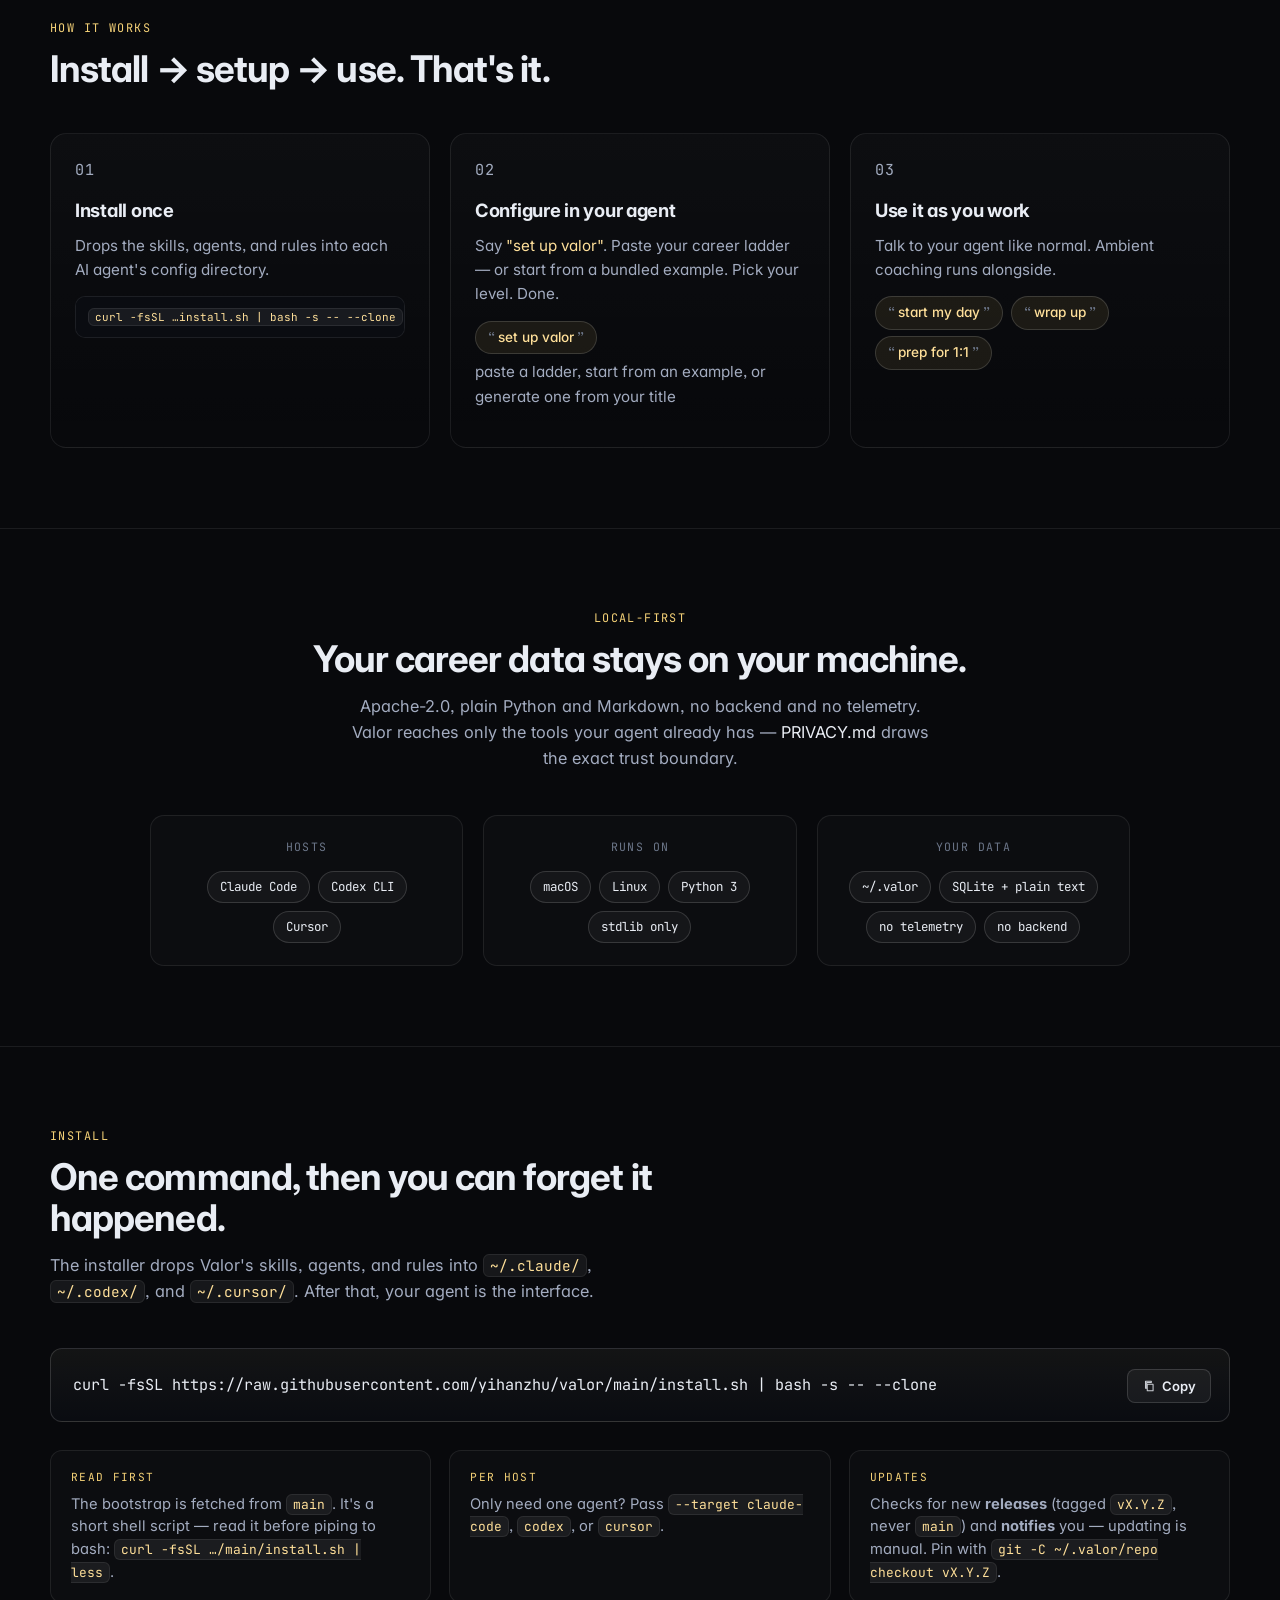
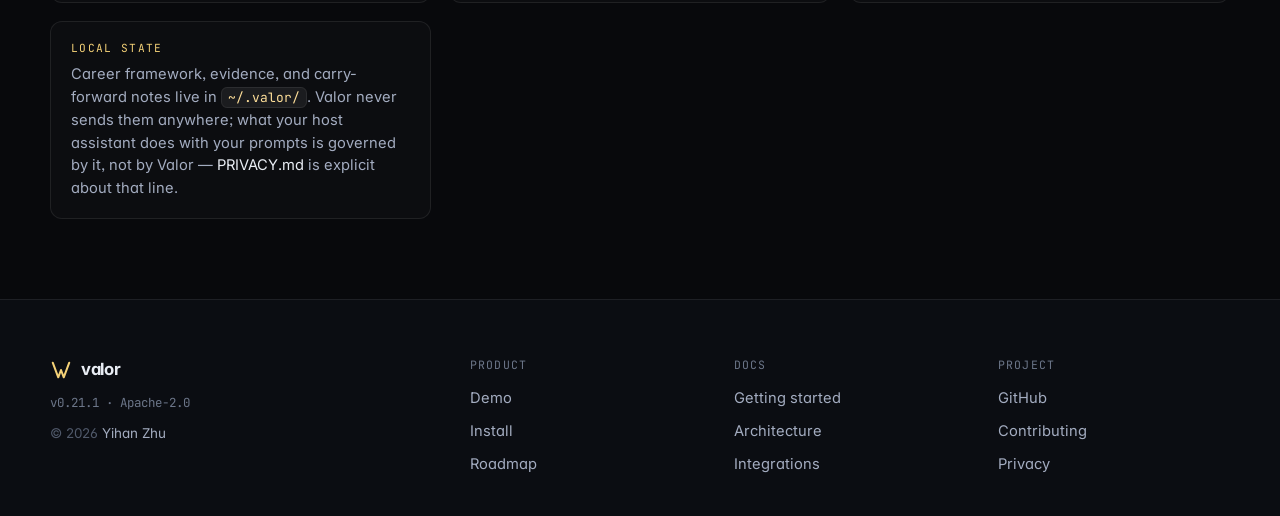
==== commit ffa9e539: "chore: release 0.21.1 Co-Authored-By: Claude Opus 5.5 <noreply@anthropic.com>" ====
--- a/website/index.html
+++ b/website/index.html
@@ -39,7 +39,7 @@
             <path d="M3 4l6 16 3-8 3 8 6-16" fill="none" stroke="currentColor" stroke-width="2.2" stroke-linecap="round" stroke-linejoin="round"/>
           </svg>
           <span class="brand-text">valor</span>
-          <span class="brand-version">v0.21.0</span>
+          <span class="brand-version">v0.21.1</span>
         </a>
         <nav class="site-nav" aria-label="Primary">
           <a href="./demo.html">Demo</a>
@@ -60,7 +60,7 @@
           <div class="hero-copy">
             <p class="kicker">
               <span class="kicker-dot" aria-hidden="true"></span>
-              v0.21.0 · Apache-2.0 · Local-first
+              v0.21.1 · Apache-2.0 · Local-first
             </p>
             <h1 class="display">
               The career layer that lives inside your
@@ -335,7 +335,7 @@
             <svg class="brand-mark" viewBox="0 0 24 24" aria-hidden="true"><path d="M3 4l6 16 3-8 3 8 6-16" fill="none" stroke="currentColor" stroke-width="2.2" stroke-linecap="round" stroke-linejoin="round"/></svg>
             <span class="brand-text">valor</span>
           </span>
-          <p class="footer-version">v0.21.0 · Apache-2.0</p>
+          <p class="footer-version">v0.21.1 · Apache-2.0</p>
           <p class="footer-copy">© <span id="year">2026</span> <a href="https://yihanzhu.com" rel="noreferrer">Yihan Zhu</a></p>
         </div>
         <div class="footer-cols">
